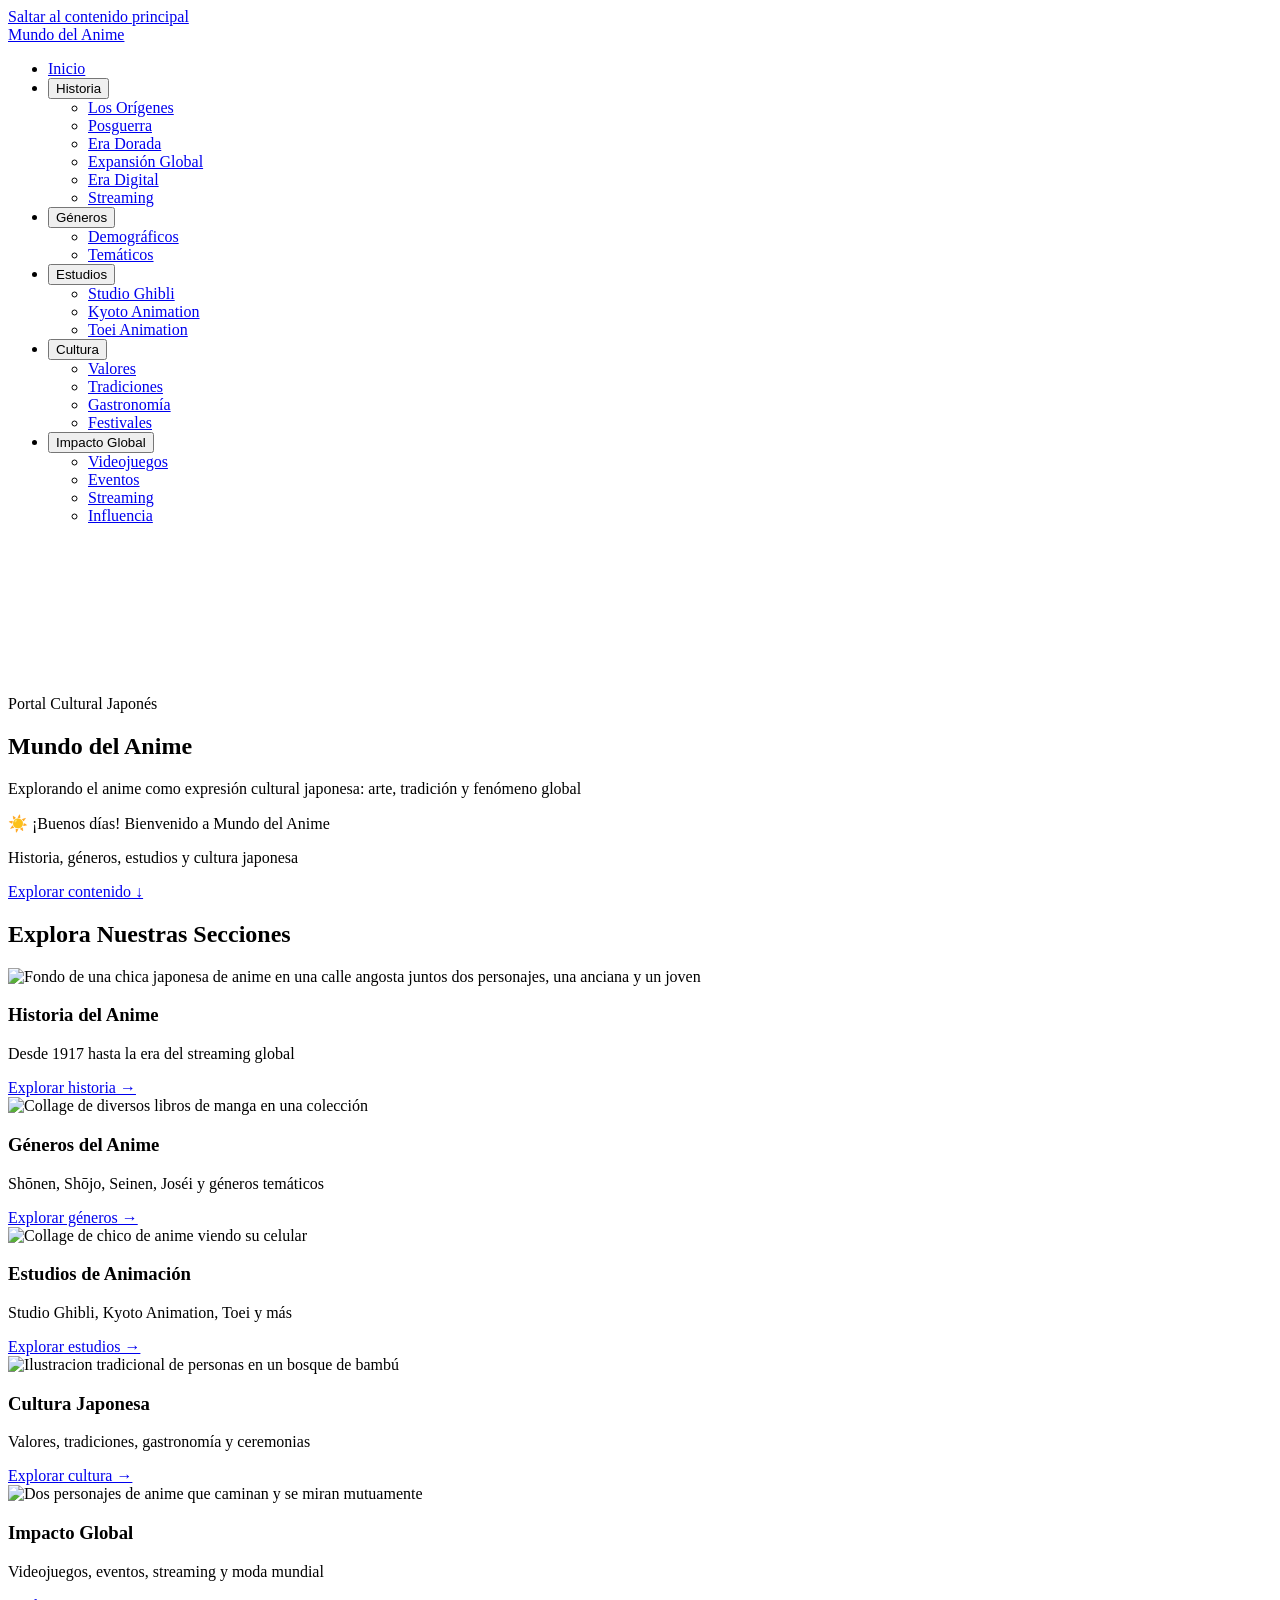
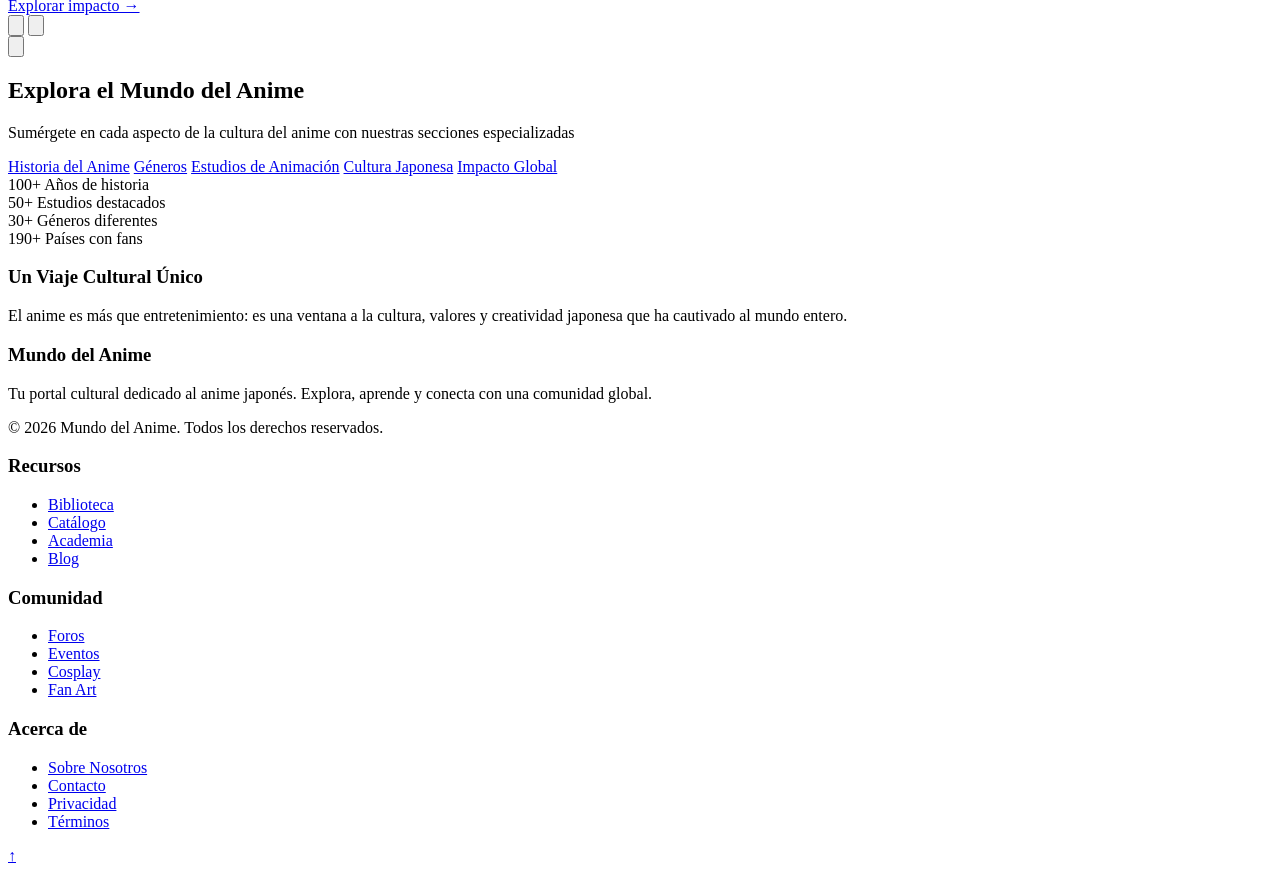
==== index.html @ 8cfbb154 "Rename Mundo del anime/HTML/index.html to index.html" ====
<!DOCTYPE html>
<html lang="es">
<head>
    <meta charset="UTF-8">
    <meta name="viewport" content="width=device-width, initial-scale=1.0">
    <meta name="description" content="Mundo del Anime - Portal cultural dedicado al anime japonés. Explora historia, géneros, estudios, cultura y el impacto global del anime.">
    <title>Mundo del Anime - Portal Cultural Japonés</title>
    <link rel="preconnect" href="https://fonts.googleapis.com">
    <link rel="preconnect" href="https://fonts.gstatic.com" crossorigin>
    <link rel="stylesheet" href="/CSS/estilos.css">
    <link rel="stylesheet" href="/CSS/dropdown.css">
    <link rel="stylesheet" href="/CSS/lang-selector.css">
</head>
<body class="pagina-index">
    <a href="#main-content" class="skip-link">Saltar al contenido principal</a>

    <header role="banner">
        <button class="hamburger" id="hamburgerBtn" aria-label="Menú de navegación" aria-expanded="false">☰</button>
        <a href="index.html" class="logo" aria-label="Mundo del Anime - Inicio">Mundo del Anime</a>
        
        <nav role="navigation" aria-label="Navegación principal" id="mainNav">
            <ul class="nav-menu">
                <li><a href="index.html" class="nav-link" aria-current="page">Inicio</a></li>
                
                <!-- DROPDOWN: HISTORIA -->
                <li>
                    <button class="dropdown-btn" aria-expanded="false" aria-haspopup="true" aria-controls="dropdown-historia">
                        Historia
                        <span class="dropdown-arrow" aria-hidden="true"></span>
                    </button>
                    <ul class="dropdown-list" id="dropdown-historia" role="menu">
                        <li role="none"><a href="historia.html#periodo1-titulo" class="dropdown-item" role="menuitem">Los Orígenes</a></li>
                        <li role="none"><a href="historia.html#periodo2-titulo" class="dropdown-item" role="menuitem">Posguerra</a></li>
                        <li role="none"><a href="historia.html#periodo3-titulo" class="dropdown-item" role="menuitem">Era Dorada</a></li>
                        <li role="none"><a href="historia.html#periodo4-titulo" class="dropdown-item" role="menuitem">Expansión Global</a></li>
                        <li role="none"><a href="historia.html#periodo5-titulo" class="dropdown-item" role="menuitem">Era Digital</a></li>
                        <li role="none"><a href="historia.html#periodo6-titulo" class="dropdown-item" role="menuitem">Streaming</a></li>
                    </ul>
                </li>
                
                <!-- DROPDOWN: GÉNEROS -->
                <li>
                    <button class="dropdown-btn" aria-expanded="false" aria-haspopup="true" aria-controls="dropdown-generos">
                        Géneros
                        <span class="dropdown-arrow" aria-hidden="true"></span>
                    </button>
                    <ul class="dropdown-list" id="dropdown-generos" role="menu">
                        <li role="none"><a href="generos.html#demograficos-titulo" class="dropdown-item" role="menuitem">Demográficos</a></li>
                        <li role="none"><a href="generos.html#tematicos-titulo" class="dropdown-item" role="menuitem">Temáticos</a></li>
                    </ul>
                </li>
                
                <!-- DROPDOWN: ESTUDIOS -->
                <li>
                    <button class="dropdown-btn" aria-expanded="false" aria-haspopup="true" aria-controls="dropdown-estudios">
                        Estudios
                        <span class="dropdown-arrow" aria-hidden="true"></span>
                    </button>
                    <ul class="dropdown-list" id="dropdown-estudios" role="menu">
                        <li role="none"><a href="estudios.html#ghibli-titulo" class="dropdown-item" role="menuitem">Studio Ghibli</a></li>
                        <li role="none"><a href="estudios.html#kyoto-titulo" class="dropdown-item" role="menuitem">Kyoto Animation</a></li>
                        <li role="none"><a href="estudios.html#toei-titulo" class="dropdown-item" role="menuitem">Toei Animation</a></li>
                    </ul>
                </li>
                
                <!-- DROPDOWN: CULTURA -->
                <li>
                    <button class="dropdown-btn" aria-expanded="false" aria-haspopup="true" aria-controls="dropdown-cultura">
                        Cultura
                        <span class="dropdown-arrow" aria-hidden="true"></span>
                    </button>
                    <ul class="dropdown-list" id="dropdown-cultura" role="menu">
                        <li role="none"><a href="cultura.html#valores-titulo" class="dropdown-item" role="menuitem">Valores</a></li>
                        <li role="none"><a href="cultura.html#tradiciones-titulo" class="dropdown-item" role="menuitem">Tradiciones</a></li>
                        <li role="none"><a href="cultura.html#gastronomia-titulo" class="dropdown-item" role="menuitem">Gastronomía</a></li>
                        <li role="none"><a href="cultura.html#festivales-titulo" class="dropdown-item" role="menuitem">Festivales</a></li>
                    </ul>
                </li>
                
                <!-- DROPDOWN: IMPACTO GLOBAL -->
                <li>
                    <button class="dropdown-btn" aria-expanded="false" aria-haspopup="true" aria-controls="dropdown-impacto">
                        Impacto Global
                        <span class="dropdown-arrow" aria-hidden="true"></span>
                    </button>
                    <ul class="dropdown-list" id="dropdown-impacto" role="menu">
                        <li role="none"><a href="impacto.html#videojuegos-titulo" class="dropdown-item" role="menuitem">Videojuegos</a></li>
                        <li role="none"><a href="impacto.html#eventos-titulo" class="dropdown-item" role="menuitem">Eventos</a></li>
                        <li role="none"><a href="impacto.html#streaming-titulo" class="dropdown-item" role="menuitem">Streaming</a></li>
                        <li role="none"><a href="impacto.html#influencia-titulo" class="dropdown-item" role="menuitem">Influencia</a></li>
                    </ul>
                </li>
            </ul>
        </nav>
    </header>

    <main id="main-content" role="main">
        <section class="hero video-hero" id="video-hero" aria-label="Introducción visual">
            <video class="video-background" id="hero-video" muted playsinline loop aria-label="Video de fondo con escenas de anime" preload="none">
                <source src="/Videos/anime-bg-1.mp4" type="video/mp4">
                <source src="/Videos/anime-bg-2.mp4" type="video/mp4">
                <source src="/Videos/anime-bg-3.mp4" type="video/mp4">
                <source src="/Videos/anime-bg-4.mp4" type="video/mp4">
                <source src="/Videos/anime-bg-5.mp4" type="video/mp4">
            </video>
            
            <div class="hero-content-simple index-hero-simple">
                <div class="portal index-portal">Portal Cultural Japonés</div>
                <h1 class="titulo index-titulo">Mundo del Anime</h1>
                <p class="index-descripcion">Explorando el anime como expresión cultural japonesa: arte, tradición y fenómeno global</p>
                
                <div id="greeting-message" class="greeting-message" aria-live="polite" role="status">
                    <span class="greeting-icon" id="greeting-icon">☀️</span>
                    <span class="greeting-text" id="greeting-text">¡Buenos días! Bienvenido a Mundo del Anime</span>
                </div>
                
                <p class="index-frase">Historia, géneros, estudios y cultura japonesa</p>
                
                <a href="#explorar-contenido" class="hero-boton index-boton">Explorar contenido ↓</a>
            </div>
        </section>

        <section class="slider-section" aria-label="Imágenes destacadas del anime">
            <h2 class="slider-section-title">Explora Nuestras Secciones</h2>
            
            <div class="slider-container" id="anime-slider" role="region" aria-roledescription="carrusel" aria-label="Galería de secciones del portal">
                <div class="slider-track" id="slider-track">
                    
                    <!-- Slide 1: HISTORIA -->
                    <div class="slide active" role="group" aria-roledescription="diapositiva" aria-label="Sección 1 de 5: Historia">
                        <img src="/Images/historia-bg.jpg" alt="Fondo de una chica japonesa de anime en una calle angosta juntos dos personajes, una anciana y un joven" loading="lazy">
                        <div class="slide-caption">
                            <h3>Historia del Anime</h3>
                            <p>Desde 1917 hasta la era del streaming global</p>
                            <a href="historia.html" class="slide-link">Explorar historia →</a>
                        </div>
                    </div>
                    
                    <!-- Slide 2: GÉNEROS -->
                    <div class="slide" role="group" aria-roledescription="diapositiva" aria-label="Sección 2 de 5: Géneros">
                        <img src="/Images/generos-bg.jpg" alt="Collage de diversos libros de manga en una colección" loading="lazy">
                        <div class="slide-caption">
                            <h3>Géneros del Anime</h3>
                            <p>Shōnen, Shōjo, Seinen, Joséi y géneros temáticos</p>
                            <a href="generos.html" class="slide-link">Explorar géneros →</a>
                        </div>
                    </div>
                    
                    <!-- Slide 3: ESTUDIOS -->
                    <div class="slide" role="group" aria-roledescription="diapositiva" aria-label="Sección 3 de 5: Estudios">
                        <img src="/Images/estudios-bg.jpg" alt="Collage de chico de anime viendo su celular" loading="lazy">
                        <div class="slide-caption">
                            <h3>Estudios de Animación</h3>
                            <p>Studio Ghibli, Kyoto Animation, Toei y más</p>
                            <a href="estudios.html" class="slide-link">Explorar estudios →</a>
                        </div>
                    </div>
                    
                    <!-- Slide 4: CULTURA -->
                    <div class="slide" role="group" aria-roledescription="diapositiva" aria-label="Sección 4 de 5: Cultura">
                        <img src="/Images/cultura-bg.jpg" alt="Ilustracion tradicional de personas en un bosque de bambú" loading="lazy">
                        <div class="slide-caption">
                            <h3>Cultura Japonesa</h3>
                            <p>Valores, tradiciones, gastronomía y ceremonias</p>
                            <a href="cultura.html" class="slide-link">Explorar cultura →</a>
                        </div>
                    </div>
                    
                    <!-- Slide 5: IMPACTO -->
                    <div class="slide" role="group" aria-roledescription="diapositiva" aria-label="Sección 5 de 5: Impacto Global">
                        <img src="/Images/impacto-bg.jpg" alt="Dos personajes de anime que caminan y se miran mutuamente" loading="lazy">
                        <div class="slide-caption">
                            <h3>Impacto Global</h3>
                            <p>Videojuegos, eventos, streaming y moda mundial</p>
                            <a href="impacto.html" class="slide-link">Explorar impacto →</a>
                        </div>
                    </div>
                    
                </div>
                
                <button class="slider-btn slider-prev" id="slider-prev" aria-label="Imagen anterior" title="Anterior">
                    <svg viewBox="0 0 24 24" fill="none" stroke="currentColor" stroke-width="2" stroke-linecap="round" stroke-linejoin="round"><polyline points="15 18 9 12 15 6"></polyline></svg>
                </button>
                <button class="slider-btn slider-next" id="slider-next" aria-label="Imagen siguiente" title="Siguiente">
                    <svg viewBox="0 0 24 24" fill="none" stroke="currentColor" stroke-width="2" stroke-linecap="round" stroke-linejoin="round"><polyline points="9 18 15 12 9 6"></polyline></svg>
                </button>
                
                <div class="slider-dots" id="slider-dots" role="tablist" aria-label="Navegación de diapositivas"></div>
                
                <button class="slider-play-pause" id="slider-play-pause" aria-label="Pausar reproducción automática" title="Pausar">
                    <svg class="icon-pause" viewBox="0 0 24 24" fill="currentColor"><rect x="6" y="4" width="4" height="16" rx="1"></rect><rect x="14" y="4" width="4" height="16" rx="1"></rect></svg>
                    <svg class="icon-play" viewBox="0 0 24 24" fill="currentColor" style="display:none"><polygon points="5 3 19 12 5 21 5 3"></polygon></svg>
                </button>
            </div>
        </section>
        <!-- FIN SLIDER -->

        <section class="explorar" id="explorar-contenido" aria-labelledby="explorar-titulo">
            <h2 id="explorar-titulo">Explora el <span>Mundo del Anime</span></h2>
            <p>Sumérgete en cada aspecto de la cultura del anime con nuestras secciones especializadas</p>

            <nav class="botones" aria-label="Navegación de secciones">
                <a href="historia.html" class="boton historia" aria-label="Ir a Historia del Anime">Historia del Anime</a>
                <a href="generos.html" class="boton genero" aria-label="Ir a Géneros de Anime">Géneros</a>
                <a href="estudios.html" class="boton estudios" aria-label="Ir a Estudios de Animación">Estudios de Animación</a>
                <a href="cultura.html" class="boton cultura" aria-label="Ir a Cultura Japonesa">Cultura Japonesa</a>
                <a href="impacto.html" class="boton impacto" aria-label="Ir a Impacto Global del Anime">Impacto Global</a>
            </nav>

            <div class="stats-container">
                <div class="stat-card">
                    <span class="stat-number">100+</span>
                    <span class="stat-label">Años de historia</span>
                </div>
                <div class="stat-card">
                    <span class="stat-number">50+</span>
                    <span class="stat-label">Estudios destacados</span>
                </div>
                <div class="stat-card">
                    <span class="stat-number">30+</span>
                    <span class="stat-label">Géneros diferentes</span>
                </div>
                <div class="stat-card">
                    <span class="stat-number">190+</span>
                    <span class="stat-label">Países con fans</span>
                </div>
            </div>

            <article class="tarjeta" aria-labelledby="tarjeta-titulo">
                <h3 id="tarjeta-titulo">Un Viaje Cultural Único</h3>
                <p>El anime es más que entretenimiento: es una ventana a la cultura, valores y creatividad japonesa que ha cautivado al mundo entero.</p>
            </article>
        </section>
    </main>

    <footer role="contentinfo">
        <div>
            <h3>Mundo del Anime</h3>
            <p>Tu portal cultural dedicado al anime japonés. Explora, aprende y conecta con una comunidad global.</p>
            <p class="copyright">© 2026 Mundo del Anime. Todos los derechos reservados.</p>
        </div>
        <nav aria-label="Recursos">
            <h3>Recursos</h3>
            <ul>
                <li><a href="#" aria-label="Biblioteca de anime">Biblioteca</a></li>
                <li><a href="#" aria-label="Catálogo completo">Catálogo</a></li>
                <li><a href="#" aria-label="Academia de anime">Academia</a></li>
                <li><a href="#" aria-label="Blog de noticias">Blog</a></li>
            </ul>
        </nav>
        <nav aria-label="Comunidad">
            <h3>Comunidad</h3>
            <ul>
                <li><a href="#" aria-label="Foros de discusión">Foros</a></li>
                <li><a href="#" aria-label="Eventos de anime">Eventos</a></li>
                <li><a href="#" aria-label="Galería de Cosplay">Cosplay</a></li>
                <li><a href="#" aria-label="Fan Art de la comunidad">Fan Art</a></li>
            </ul>
        </nav>
        <nav aria-label="Información legal">
            <h3>Acerca de</h3>
            <ul>
                <li><a href="#" aria-label="Sobre nosotros">Sobre Nosotros</a></li>
                <li><a href="#" aria-label="Contacto">Contacto</a></li>
                <li><a href="#" aria-label="Política de privacidad">Privacidad</a></li>
                <li><a href="#" aria-label="Términos de uso">Términos</a></li>
            </ul>
        </nav>
    </footer>

    <a href="#" class="boton-subir" title="Volver arriba" aria-label="Volver al inicio de la página">↑</a>

    <script>
        (function() {
            'use strict';
            
            const botonSubir = document.querySelector('.boton-subir');
            if (botonSubir) {
                botonSubir.addEventListener('click', function(e) {
                    e.preventDefault();
                    window.scrollTo({ top: 0, behavior: 'smooth' });
                });
            }
            
            const mobileSelect = document.querySelector('.mobile-nav-select');
            if (mobileSelect) {
                mobileSelect.addEventListener('change', function(e) {
                    if (e.target.value) window.location.href = e.target.value;
                });
            }
            
            var hamburger = document.getElementById('hamburgerBtn');
            var navMenu = document.getElementById('mainNav');
            
            function resetMenuState() {
                if (window.innerWidth > 768) {
                    if (navMenu) navMenu.classList.remove('active');
                    if (hamburger) hamburger.style.display = 'none';
                } else {
                    if (hamburger) hamburger.style.display = 'block';
                    if (navMenu) navMenu.classList.remove('active');
                }
            }
            
            if (hamburger && navMenu) {
                resetMenuState();
                window.addEventListener('resize', resetMenuState);
                
                hamburger.addEventListener('click', function() {
                    navMenu.classList.toggle('active');
                });
                
                var enlaces = navMenu.querySelectorAll('a');
                for (var i = 0; i < enlaces.length; i++) {
                    enlaces[i].addEventListener('click', function() {
                        if (window.innerWidth <= 768) {
                            navMenu.classList.remove('active');
                        }
                    });
                }
            }
            
            function loadVideoDeferred() {
                const video = document.getElementById('hero-video');
                if (!video) return;
                const videos = ['/Videos/anime-bg-1.mp4', '/Videos/anime-bg-2.mp4', '/Videos/anime-bg-3.mp4', '/Videos/anime-bg-4.mp4', '/Videos/anime-bg-5.mp4'];
                let current = 0;
                function changeVideo(index) {
                    if (index >= videos.length) index = 0;
                    current = index;
                    video.src = videos[current];
                    video.load();
                    video.play().catch(e => console.log('Video play:', e));
                }
                video.addEventListener('ended', () => changeVideo(current + 1));
                changeVideo(0);
            }
            
            if (document.readyState === 'complete') setTimeout(loadVideoDeferred, 2000);
            else window.addEventListener('load', () => setTimeout(loadVideoDeferred, 2000));
        })();
    </script>
    
    <!-- SCRIPTS PARA SLIDER Y MENSAJE DE HORA -->
    <script src="/JS/slider.js"></script>
    <script src="/JS/greeting.js"></script>
    <script src="/JS/header-scroll.js"></script>    
    <script src="/JS/traducciones.js"></script>
    <script src="/JS/dropdown.js"></script>
    <script src="/JS/animations.js"></script>
</body>
</html>
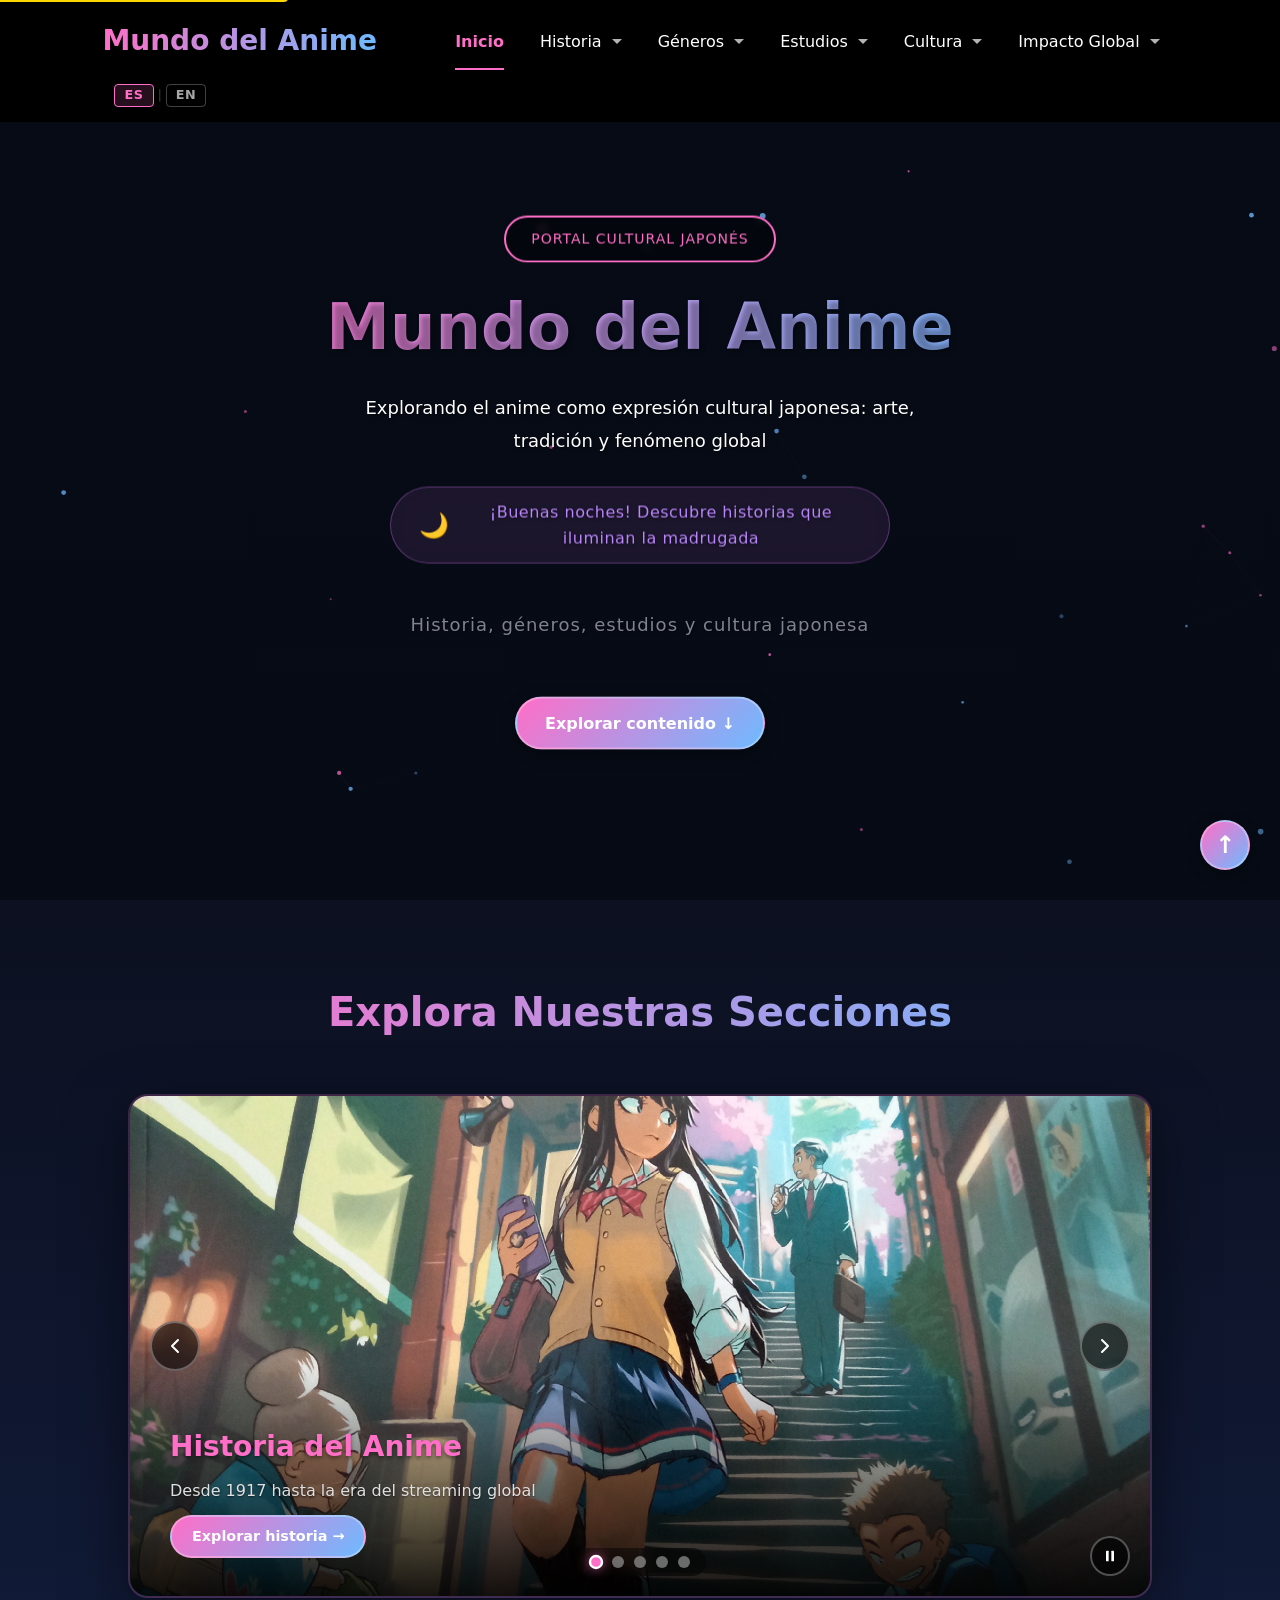
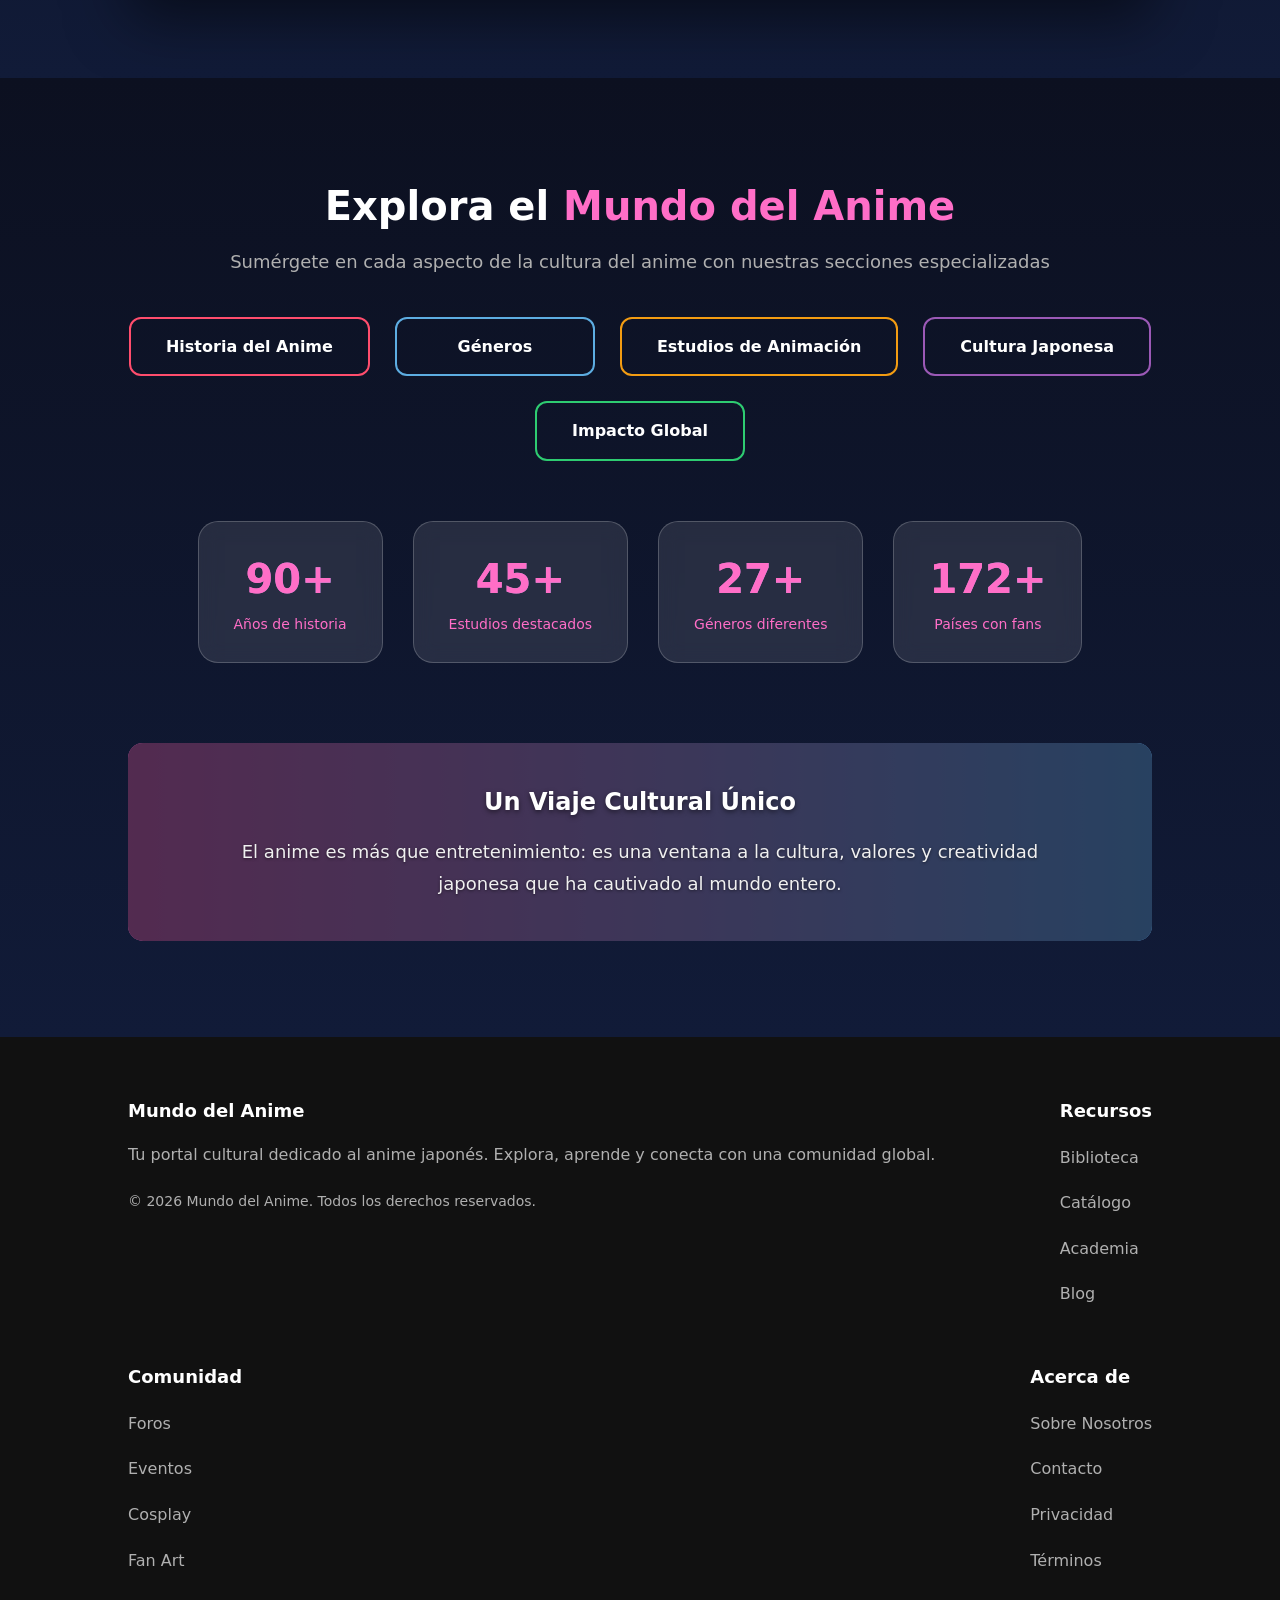
==== commit a5200e22: "Rename HTML/index.html to index.html" ====
--- a/index.html
+++ b/index.html
@@ -97,11 +97,11 @@
     <main id="main-content" role="main">
         <section class="hero video-hero" id="video-hero" aria-label="Introducción visual">
             <video class="video-background" id="hero-video" muted playsinline loop aria-label="Video de fondo con escenas de anime" preload="none">
-                <source src="/Videos/anime-bg-1.mp4" type="video/mp4">
-                <source src="/Videos/anime-bg-2.mp4" type="video/mp4">
-                <source src="/Videos/anime-bg-3.mp4" type="video/mp4">
-                <source src="/Videos/anime-bg-4.mp4" type="video/mp4">
-                <source src="/Videos/anime-bg-5.mp4" type="video/mp4">
+                <source src="../Videos/anime-bg-1.mp4" type="video/mp4">
+                <source src="../Videos/anime-bg-2.mp4" type="video/mp4">
+                <source src="../Videos/anime-bg-3.mp4" type="video/mp4">
+                <source src="../Videos/anime-bg-4.mp4" type="video/mp4">
+                <source src="../Videos/anime-bg-5.mp4" type="video/mp4">
             </video>
             
             <div class="hero-content-simple index-hero-simple">
@@ -128,7 +128,7 @@
                     
                     <!-- Slide 1: HISTORIA -->
                     <div class="slide active" role="group" aria-roledescription="diapositiva" aria-label="Sección 1 de 5: Historia">
-                        <img src="/Images/historia-bg.jpg" alt="Fondo de una chica japonesa de anime en una calle angosta juntos dos personajes, una anciana y un joven" loading="lazy">
+                        <img src="../Images/historia-bg.jpg" alt="Fondo de una chica japonesa de anime en una calle angosta juntos dos personajes, una anciana y un joven" loading="lazy">
                         <div class="slide-caption">
                             <h3>Historia del Anime</h3>
                             <p>Desde 1917 hasta la era del streaming global</p>
@@ -138,7 +138,7 @@
                     
                     <!-- Slide 2: GÉNEROS -->
                     <div class="slide" role="group" aria-roledescription="diapositiva" aria-label="Sección 2 de 5: Géneros">
-                        <img src="/Images/generos-bg.jpg" alt="Collage de diversos libros de manga en una colección" loading="lazy">
+                        <img src="../Images/generos-bg.jpg" alt="Collage de diversos libros de manga en una colección" loading="lazy">
                         <div class="slide-caption">
                             <h3>Géneros del Anime</h3>
                             <p>Shōnen, Shōjo, Seinen, Joséi y géneros temáticos</p>
@@ -148,7 +148,7 @@
                     
                     <!-- Slide 3: ESTUDIOS -->
                     <div class="slide" role="group" aria-roledescription="diapositiva" aria-label="Sección 3 de 5: Estudios">
-                        <img src="/Images/estudios-bg.jpg" alt="Collage de chico de anime viendo su celular" loading="lazy">
+                        <img src="../Images/estudios-bg.jpg" alt="Collage de chico de anime viendo su celular" loading="lazy">
                         <div class="slide-caption">
                             <h3>Estudios de Animación</h3>
                             <p>Studio Ghibli, Kyoto Animation, Toei y más</p>
@@ -158,7 +158,7 @@
                     
                     <!-- Slide 4: CULTURA -->
                     <div class="slide" role="group" aria-roledescription="diapositiva" aria-label="Sección 4 de 5: Cultura">
-                        <img src="/Images/cultura-bg.jpg" alt="Ilustracion tradicional de personas en un bosque de bambú" loading="lazy">
+                        <img src="../Images/cultura-bg.jpg" alt="Ilustracion tradicional de personas en un bosque de bambú" loading="lazy">
                         <div class="slide-caption">
                             <h3>Cultura Japonesa</h3>
                             <p>Valores, tradiciones, gastronomía y ceremonias</p>
@@ -168,7 +168,7 @@
                     
                     <!-- Slide 5: IMPACTO -->
                     <div class="slide" role="group" aria-roledescription="diapositiva" aria-label="Sección 5 de 5: Impacto Global">
-                        <img src="/Images/impacto-bg.jpg" alt="Dos personajes de anime que caminan y se miran mutuamente" loading="lazy">
+                        <img src="../Images/impacto-bg.jpg" alt="Dos personajes de anime que caminan y se miran mutuamente" loading="lazy">
                         <div class="slide-caption">
                             <h3>Impacto Global</h3>
                             <p>Videojuegos, eventos, streaming y moda mundial</p>
@@ -323,7 +323,7 @@
             function loadVideoDeferred() {
                 const video = document.getElementById('hero-video');
                 if (!video) return;
-                const videos = ['/Videos/anime-bg-1.mp4', '/Videos/anime-bg-2.mp4', '/Videos/anime-bg-3.mp4', '/Videos/anime-bg-4.mp4', '/Videos/anime-bg-5.mp4'];
+                const videos = ['../Videos/anime-bg-1.mp4', '../Videos/anime-bg-2.mp4', '../Videos/anime-bg-3.mp4', '../Videos/anime-bg-4.mp4', '../Videos/anime-bg-5.mp4'];
                 let current = 0;
                 function changeVideo(index) {
                     if (index >= videos.length) index = 0;
@@ -342,11 +342,11 @@
     </script>
     
     <!-- SCRIPTS PARA SLIDER Y MENSAJE DE HORA -->
-    <script src="/JS/slider.js"></script>
-    <script src="/JS/greeting.js"></script>
-    <script src="/JS/header-scroll.js"></script>    
-    <script src="/JS/traducciones.js"></script>
-    <script src="/JS/dropdown.js"></script>
-    <script src="/JS/animations.js"></script>
+    <script src="../JS/slider.js"></script>
+    <script src="../JS/greeting.js"></script>
+    <script src="../JS/header-scroll.js"></script>    
+    <script src="../JS/traducciones.js"></script>
+    <script src="../JS/dropdown.js"></script>
+    <script src="../JS/animations.js"></script>
 </body>
 </html>
--- a/CSS/estilos.css
+++ b/CSS/estilos.css
@@ -0,0 +1,3125 @@
+/* ============================================
+   ESTILOS ACCESIBLES - MUNDO DEL ANIME
+   Con cumplimiento WCAG 2.1 AA y diseño responsive
+   ============================================ */
+
+/* ===== VARIABLES CSS PARA ACCESIBILIDAD ===== */
+:root {
+    /* Colores base con contraste WCAG AA */
+    --color-bg-dark: #0b0f1a;
+    --color-bg-darker: #050810;
+    --color-text-primary: #ffffff;
+    --color-text-secondary: #e0e0e0;
+    --color-text-muted: #b0b0b0;
+    
+    /* Colores de acento con contraste garantizado */
+    --color-accent-pink: #ff6ec7;
+    --color-accent-blue: #6ebaff;
+    --color-accent-orange: #f39c12;
+    --color-accent-purple: #9b59b6;
+    --color-accent-green: #2ecc71;
+    
+    /* Estados focus visibles */
+    --color-focus: #ffd700;
+    --color-focus-outline: 3px solid var(--color-focus);
+    
+    /* Espaciado accesible */
+    --spacing-xs: 0.5rem;
+    --spacing-sm: 1rem;
+    --spacing-md: 1.5rem;
+    --spacing-lg: 2rem;
+    --spacing-xl: 3rem;
+    
+    /* Tamaños de fuente accesibles */
+    --font-size-base: 16px;
+    --font-size-sm: 0.875rem;
+    --font-size-lg: 1.125rem;
+    --font-size-xl: 1.25rem;
+    --font-size-2xl: 1.5rem;
+    --font-size-3xl: 2rem;
+    --font-size-4xl: 2.5rem;
+    
+    /* Líneas de altura legibles */
+    --line-height-tight: 1.4;
+    --line-height-normal: 1.6;
+    --line-height-relaxed: 1.8;
+}
+
+/* ===== RESET Y BASE ACCESIBLE ===== */
+* {
+    margin: 0;
+    padding: 0;
+    box-sizing: border-box;
+}
+
+html {
+    font-size: var(--font-size-base);
+    scroll-behavior: smooth;
+    -webkit-text-size-adjust: 100%;
+}
+
+body {
+    font-family: 'Segoe UI', system-ui, -apple-system, BlinkMacSystemFont, Roboto, 'Helvetica Neue', Arial, sans-serif;
+    background: var(--color-bg-dark);
+    color: var(--color-text-primary);
+    line-height: var(--line-height-normal);
+    overflow-x: hidden;
+    min-height: 100vh;
+}
+
+/* Ocultar scrollbar pero mantener funcionalidad */
+body::-webkit-scrollbar {
+    width: 10px;
+}
+
+body::-webkit-scrollbar-track {
+    background: var(--color-bg-darker);
+}
+
+body::-webkit-scrollbar-thumb {
+    background: var(--color-accent-pink);
+    border-radius: 5px;
+}
+
+body::-webkit-scrollbar-thumb:hover {
+    background: var(--color-accent-blue);
+}
+
+/* ===== SKIP LINK - ACCESIBILIDAD ===== */
+.skip-link {
+    position: absolute;
+    top: -40px;
+    left: 0;
+    background: var(--color-focus);
+    color: var(--color-bg-dark);
+    padding: 8px 16px;
+    text-decoration: none;
+    font-weight: bold;
+    z-index: 10000;
+    border-radius: 0 0 4px 0;
+    transition: top 0.3s;
+}
+
+.skip-link:focus {
+    top: 0;
+    outline: var(--color-focus-outline);
+    outline-offset: 2px;
+}
+
+/* ===== UTILIDADES DE ACCESIBILIDAD ===== */
+.visually-hidden {
+    position: absolute;
+    width: 1px;
+    height: 1px;
+    padding: 0;
+    margin: -1px;
+    overflow: hidden;
+    clip: rect(0, 0, 0, 0);
+    white-space: nowrap;
+    border: 0;
+}
+
+/* Focus visible para navegación por teclado */
+*:focus {
+    outline: var(--color-focus-outline);
+    outline-offset: 2px;
+}
+
+/* Quitar outline de mouse, mantener de teclado */
+*:focus:not(:focus-visible) {
+    outline: none;
+}
+
+*:focus-visible {
+    outline: var(--color-focus-outline);
+    outline-offset: 2px;
+}
+
+/* ===== HEADER ===== */
+header {
+    position: fixed;
+    top: 0;
+    left: 0;
+    width: 100%;
+    display: flex;
+    justify-content: space-between;
+    align-items: center;
+    padding: 15px 8%;
+    background: rgba(0, 0, 0, 0.95);
+    backdrop-filter: blur(10px);
+    z-index: 1000;
+    flex-wrap: wrap;
+    gap: var(--spacing-sm);
+    transition: transform 0.3s ease, opacity 0.3s ease; /* ← Importante */
+}
+
+/* Cuando el header está oculto, no debe recibir clicks */
+header[style*="translateY(-100%)"] {
+    pointer-events: none;
+}
+
+/* LOGO */
+.logo {
+    font-size: 1.75rem;
+    font-weight: bold;
+    text-decoration: none;
+    background: linear-gradient(90deg, var(--color-accent-pink), var(--color-accent-blue));
+    background-clip: text;
+    -webkit-background-clip: text;
+    color: transparent;
+    padding: 4px 0;
+}
+
+.logo:focus {
+    outline: var(--color-focus-outline);
+    border-radius: 4px;
+}
+
+/* NAVEGACIÓN */
+.menu {
+    display: flex;
+    gap: 2rem;
+    list-style: none;
+    flex-wrap: wrap;
+}
+
+.menu a {
+    text-decoration: none;
+    color: var(--color-text-primary);
+    font-size: 1rem;
+    padding: 8px 12px;
+    border-radius: 4px;
+    transition: all 0.3s ease;
+    position: relative;
+}
+
+.menu a:hover,
+.menu a:focus {
+    color: var(--color-accent-pink);
+    background: rgba(255, 110, 199, 0.1);
+}
+
+.menu a[aria-current="page"] {
+    color: var(--color-accent-pink);
+    font-weight: bold;
+}
+
+.menu a[aria-current="page"]::after {
+    content: '';
+    position: absolute;
+    bottom: -4px;
+    left: 12px;
+    right: 12px;
+    height: 2px;
+    background: var(--color-accent-pink);
+}
+
+/* ===== SELECTOR DE IDIOMA ===== */
+.language-selector {
+    display: flex;
+    align-items: center;
+    gap: 5px;
+    background: rgba(255, 255, 255, 0.1);
+    padding: 5px 10px;
+    border-radius: 30px;
+    border: 1px solid rgba(255, 255, 255, 0.2);
+}
+
+.lang-btn {
+    background: none;
+    border: 2px solid transparent;
+    color: white;
+    cursor: pointer;
+    font-size: 0.875rem;
+    font-weight: bold;
+    padding: 4px 10px;
+    border-radius: 15px;
+    transition: all 0.3s ease;
+}
+
+.lang-btn:focus {
+    border-color: var(--color-focus);
+    outline: none;
+}
+
+.lang-btn span {
+    opacity: 0.7;
+    transition: all 0.3s ease;
+}
+
+.lang-btn span.active,
+.lang-btn:hover span {
+    opacity: 1;
+    color: var(--color-accent-pink);
+}
+
+.lang-separator {
+    color: rgba(255, 255, 255, 0.3);
+    font-size: 0.875rem;
+}
+
+/* ===== HERO CON VIDEO ===== */
+.video-hero {
+    position: relative;
+    height: 100vh;
+    overflow: hidden;
+}
+
+.video-background {
+    position: absolute;
+    top: 50%;
+    left: 50%;
+    min-width: 100%;
+    min-height: 100%;
+    width: auto;
+    height: auto;
+    transform: translateX(-50%) translateY(-50%);
+    z-index: -1;
+    object-fit: cover;
+}
+
+.video-hero::before {
+    content: "";
+    position: absolute;
+    top: 0;
+    left: 0;
+    width: 100%;
+    height: 100%;
+    background: linear-gradient(rgba(5, 10, 20, 0.7), rgba(5, 10, 20, 0.8));
+    z-index: 0;
+}
+
+.video-hero .hero-content {
+    position: relative;
+    z-index: 2;
+}
+
+/* ===== HERO BASE ===== */
+.hero {
+    min-height: 70vh;
+    background-size: cover;
+    background-position: center;
+    display: flex;
+    align-items: center;
+    justify-content: center;
+    padding: 120px 5% 60px;
+    position: relative;
+}
+
+.hero::before {
+    content: "";
+    position: absolute;
+    top: 0;
+    left: 0;
+    width: 100%;
+    height: 100%;
+    background: linear-gradient(rgba(5, 10, 20, 0.8), rgba(5, 10, 20, 0.9));
+}
+
+.hero-content {
+    position: relative;
+    text-align: center;
+    background: rgba(0, 0, 0, 0.6);
+    padding: 3rem 4rem;
+    border-radius: 20px;
+    backdrop-filter: blur(10px);
+    max-width: 900px;
+    width: 90%;
+}
+
+.portal {
+    display: inline-block;
+    padding: 10px 25px;
+    border-radius: 30px;
+    border: 2px solid var(--color-accent-pink);
+    margin-bottom: 20px;
+    font-size: 0.875rem;
+    text-transform: uppercase;
+    letter-spacing: 1px;
+}
+
+.titulo {
+    font-size: clamp(2rem, 5vw, 4rem);
+    margin-bottom: 20px;
+    background: linear-gradient(90deg, var(--color-accent-pink), var(--color-accent-blue));
+    background-clip: text;
+    -webkit-background-clip: text;
+    color: transparent;
+    line-height: var(--line-height-tight);
+}
+
+.hero-content p {
+    color: var(--color-text-secondary);
+    font-size: var(--font-size-lg);
+    line-height: var(--line-height-relaxed);
+    max-width: 600px;
+    margin: 0 auto;
+}
+
+/* ===== SECCIÓN EXPLORAR ===== */
+.explorar {
+    padding: 6rem 10%;
+    text-align: center;
+    background: linear-gradient(180deg, #0c1020, #111b38);
+    position: relative;
+    z-index: 1;
+    overflow: hidden;
+}
+
+.explorar h2 {
+    font-size: clamp(1.75rem, 4vw, 2.5rem);
+    margin-bottom: 10px;
+}
+
+.explorar span {
+    color: var(--color-accent-pink);
+}
+
+.explorar > p {
+    color: var(--color-text-muted);
+    margin-bottom: 40px;
+    font-size: var(--font-size-lg);
+}
+
+.botones {
+    display: flex;
+    flex-wrap: wrap;
+    justify-content: center;
+    gap: 25px;
+}
+
+.boton {
+    padding: 15px 35px;
+    border-radius: 12px;
+    border: 2px solid;
+    text-decoration: none;
+    font-weight: bold;
+    color: white;
+    transition: all 0.4s ease;
+    min-width: 200px;
+    text-align: center;
+}
+
+.boton:focus {
+    transform: scale(1.05);
+    box-shadow: 0 0 20px currentColor;
+}
+
+.historia { border-color: #ff4d6d; }
+.genero { border-color: #5dade2; }
+.estudios { border-color: #f39c12; }
+.cultura { border-color: #9b59b6; }
+.impacto { border-color: #2ecc71; }
+
+.boton:hover {
+    transform: scale(1.05);
+    box-shadow: 0 0 20px currentColor;
+}
+
+/* Estados hover de sección */
+.explorar::before {
+    content: "";
+    position: absolute;
+    top: 0;
+    left: 0;
+    width: 100%;
+    height: 100%;
+    opacity: 0;
+    transition: opacity 0.4s ease;
+    z-index: -1;
+    pointer-events: none;
+}
+
+.explorar.historia-hover::before {
+    opacity: 1;
+    background: rgba(255, 77, 109, 0.15);
+}
+
+.explorar.genero-hover::before {
+    opacity: 1;
+    background: rgba(93, 173, 226, 0.15);
+}
+
+.explorar.estudios-hover::before {
+    opacity: 1;
+    background: rgba(243, 156, 18, 0.15);
+}
+
+.explorar.cultura-hover::before {
+    opacity: 1;
+    background: rgba(155, 89, 182, 0.15);
+}
+
+.explorar.impacto-hover::before {
+    opacity: 1;
+    background: rgba(46, 204, 113, 0.15);
+}
+
+/* Tarjeta */
+.tarjeta {
+    margin-top: 80px;
+    padding: 40px;
+    border-radius: 15px;
+    position: relative;
+    z-index: 2;
+    overflow: hidden;
+}
+
+.tarjeta::before {
+    content: "";
+    position: absolute;
+    top: 0;
+    left: 0;
+    right: 0;
+    bottom: 0;
+    background: linear-gradient(90deg, var(--color-accent-pink), var(--color-accent-blue), var(--color-accent-pink), var(--color-accent-blue));
+    background-size: 300% 100%;
+    animation: moverDegradado 8s linear infinite alternate;
+    z-index: -1;
+}
+
+.tarjeta::after {
+    content: "";
+    position: absolute;
+    top: 0;
+    left: 0;
+    right: 0;
+    bottom: 0;
+    background: rgba(10, 15, 30, 0.7);
+    z-index: -1;
+}
+
+@keyframes moverDegradado {
+    0% { background-position: 0% 0%; }
+    100% { background-position: 100% 0%; }
+}
+
+.tarjeta h3 {
+    font-size: var(--font-size-2xl);
+    margin-bottom: 15px;
+    color: white;
+    text-shadow: 0 2px 5px rgba(0, 0, 0, 0.5);
+}
+
+.tarjeta p {
+    color: #f0f0f0;
+    font-size: var(--font-size-lg);
+    line-height: var(--line-height-relaxed);
+    text-shadow: 0 1px 3px rgba(0, 0, 0, 0.5);
+    max-width: 800px;
+    margin: 0 auto;
+}
+
+/* ===== BOTÓN PARA SUBIR ===== */
+.boton-subir {
+    position: fixed;
+    bottom: 30px;
+    right: 30px;
+    width: 50px;
+    height: 50px;
+    background: linear-gradient(135deg, var(--color-accent-pink), var(--color-accent-blue));
+    border-radius: 50%;
+    display: flex;
+    justify-content: center;
+    align-items: center;
+    color: white;
+    text-decoration: none;
+    font-size: 24px;
+    font-weight: bold;
+    box-shadow: 0 4px 15px rgba(0, 0, 0, 0.3);
+    transition: all 0.3s ease;
+    z-index: 9999;
+    border: 2px solid rgba(255, 255, 255, 0.3);
+}
+
+.boton-subir:hover,
+.boton-subir:focus {
+    transform: translateY(-5px) scale(1.1);
+    box-shadow: 0 6px 20px rgba(255, 110, 199, 0.5);
+    border-color: white;
+    outline: none;
+}
+
+.boton-subir:focus-visible {
+    outline: var(--color-focus-outline);
+}
+
+/* ===== FOOTER ===== */
+footer {
+    background: #111;
+    padding: 60px 10%;
+    display: flex;
+    flex-wrap: wrap;
+    gap: 40px;
+    justify-content: space-between;
+}
+
+footer h3 {
+    margin-bottom: 15px;
+    color: white;
+    font-size: var(--font-size-lg);
+}
+
+footer ul {
+    list-style: none;
+}
+
+footer li {
+    margin: 10px 0;
+}
+
+footer a {
+    color: var(--color-text-muted);
+    text-decoration: none;
+    padding: 4px 0;
+    display: inline-block;
+    transition: all 0.3s ease;
+    border-bottom: 2px solid transparent;
+}
+
+footer a:hover,
+footer a:focus {
+    color: var(--color-accent-pink);
+    border-bottom-color: var(--color-accent-pink);
+}
+
+footer p {
+    color: var(--color-text-muted);
+    line-height: var(--line-height-relaxed);
+}
+
+.copyright {
+    margin-top: 20px;
+    font-size: var(--font-size-sm);
+    color: var(--color-text-muted);
+}
+
+/* ============================================
+   PÁGINA DE HISTORIA - ESTILOS AZULES
+   ============================================ */
+.pagina-historia {
+    background: #0a121f;
+}
+
+.historia-hero {
+    background-image: url("../Images/historia-bg.jpg");
+    background-color: #0a121f;
+}
+
+.historia-hero::before {
+    background: linear-gradient(rgba(10, 18, 31, 0.7), rgba(10, 18, 31, 0.85));
+}
+
+.historia-hero .hero-content {
+    background: rgba(10, 18, 31, 0.5);
+    border: 1px solid rgba(93, 173, 226, 0.3);
+}
+
+.historia-hero .portal {
+    border-color: rgba(93, 173, 226, 0.8);
+    color: #5dade2;
+    background: rgba(93, 173, 226, 0.1);
+}
+
+.historia-hero .titulo {
+    background: linear-gradient(90deg, #5dade2, #2c3e50);
+    -webkit-background-clip: text;
+    background-clip: text;
+}
+
+.historia-hero p {
+    color: #e0e8f0;
+}
+
+.introduccion-historia {
+    padding: 60px 10%;
+    background: linear-gradient(180deg, #0a121f, #152a3a);
+}
+
+.introduccion-historia .texto-intro {
+    color: #e0e8f0;
+    font-size: var(--font-size-lg);
+    line-height: var(--line-height-relaxed);
+    max-width: 1000px;
+    margin: 0 auto 30px;
+}
+
+.periodos-historia {
+    padding: 80px 10%;
+    background: #0a121f;
+}
+
+.periodo {
+    display: grid;
+    grid-template-columns: 1fr 1.5fr;
+    gap: 50px;
+    margin-bottom: 100px;
+    align-items: center;
+}
+
+.periodo.reverse {
+    direction: rtl;
+}
+
+.periodo.reverse .periodo-contenido {
+    direction: ltr;
+}
+
+.periodo-imagen {
+    position: relative;
+    border-radius: 15px;
+    overflow: hidden;
+    box-shadow: 0 20px 30px rgba(0, 0, 0, 0.5);
+    border: 3px solid rgba(93, 173, 226, 0.3);
+    transition: all 0.3s ease;
+}
+
+.periodo-imagen:hover,
+.periodo-imagen:focus-within {
+    transform: scale(1.02);
+    border-color: #5dade2;
+    box-shadow: 0 25px 40px rgba(93, 173, 226, 0.3);
+}
+
+.periodo-imagen img {
+    width: 100%;
+    height: 300px;
+    object-fit: cover;
+    transition: transform 0.5s ease;
+}
+
+.periodo-imagen:hover img,
+.periodo-imagen:focus-within img {
+    transform: scale(1.1);
+}
+
+.periodo-imagen .imagen-overlay {
+    position: absolute;
+    top: 0;
+    left: 0;
+    right: 0;
+    bottom: 0;
+    background: linear-gradient(45deg, rgba(93, 173, 226, 0.2), transparent);
+}
+
+.periodo-contenido {
+    padding: 20px;
+}
+
+.periodo-header {
+    margin-bottom: 25px;
+}
+
+.periodo .fecha {
+    display: inline-block;
+    background: linear-gradient(90deg, #5dade2, #2c3e50);
+    color: white;
+    padding: 8px 20px;
+    border-radius: 30px;
+    font-weight: bold;
+    font-size: 1rem;
+    margin-bottom: 15px;
+    box-shadow: 0 5px 15px rgba(93, 173, 226, 0.3);
+}
+
+.periodo-titulo {
+    font-size: clamp(1.5rem, 3vw, 2.2rem);
+    margin: 0;
+    background: linear-gradient(90deg, #5dade2, #2c3e50);
+    -webkit-background-clip: text;
+    background-clip: text;
+    color: transparent;
+    line-height: var(--line-height-tight);
+}
+
+.periodo-contenido p {
+    color: #d0e0f0;
+    font-size: var(--font-size-lg);
+    line-height: var(--line-height-relaxed);
+    text-align: justify;
+}
+
+.hitos-historia {
+    padding: 80px 10%;
+    background: linear-gradient(180deg, #152a3a, #0a121f);
+    text-align: center;
+}
+
+.hitos-historia .seccion-titulo {
+    background: linear-gradient(90deg, #5dade2, #2c3e50);
+    -webkit-background-clip: text;
+    background-clip: text;
+    font-size: clamp(1.75rem, 3vw, 2.5rem);
+    margin-bottom: 10px;
+}
+
+.hitos-historia .seccion-subtitulo {
+    color: #b0c0d0;
+    font-size: var(--font-size-lg);
+    margin-bottom: 50px;
+}
+
+.tabla-hitos {
+    max-width: 1200px;
+    margin: 0 auto;
+}
+
+.fila-hitos {
+    display: grid;
+    grid-template-columns: repeat(auto-fit, minmax(250px, 1fr));
+    gap: 25px;
+    margin-bottom: 25px;
+}
+
+.hito-card {
+    background: rgba(0, 0, 0, 0.3);
+    border-radius: 15px;
+    padding: 30px 20px;
+    border: 2px solid rgba(93, 173, 226, 0.3);
+    transition: all 0.3s ease;
+    backdrop-filter: blur(10px);
+}
+
+.hito-card:hover,
+.hito-card:focus-within {
+    transform: translateY(-10px);
+    border-color: #5dade2;
+    box-shadow: 0 20px 30px rgba(93, 173, 226, 0.2);
+}
+
+.hito-fecha {
+    display: block;
+    font-size: 2rem;
+    font-weight: bold;
+    background: linear-gradient(90deg, #5dade2, #2c3e50);
+    -webkit-background-clip: text;
+    background-clip: text;
+    color: transparent;
+    margin-bottom: 15px;
+}
+
+.hito-desc {
+    color: #d0e0f0;
+    font-size: var(--font-size-base);
+    line-height: var(--line-height-relaxed);
+}
+
+/* ============================================
+   PÁGINA DE GÉNEROS - ESTILOS ROSADOS
+   ============================================ */
+.pagina-generos {
+    background: #1a0f1a;
+}
+
+.generos-hero {
+    background-image: url("../Images/generos-bg.jpg");
+    background-color: #1a0f1a;
+}
+
+.generos-hero::before {
+    background: linear-gradient(rgba(26, 15, 26, 0.7), rgba(26, 15, 26, 0.85));
+}
+
+.generos-hero .hero-content {
+    background: rgba(26, 15, 26, 0.5);
+    border: 1px solid rgba(255, 110, 199, 0.3);
+}
+
+.generos-hero .portal {
+    border-color: rgba(255, 110, 199, 0.8);
+    color: #ff6ec7;
+    background: rgba(255, 110, 199, 0.1);
+}
+
+.generos-hero .titulo {
+    background: linear-gradient(90deg, #ff6ec7, #ff9f4b);
+    -webkit-background-clip: text;
+    background-clip: text;
+}
+
+.generos-hero p {
+    color: #f0e0f0;
+}
+
+.introduccion-generos {
+    padding: 60px 10%;
+    background: linear-gradient(180deg, #1a0f1a, #2a1a2a);
+}
+
+.introduccion-generos .texto-intro {
+    color: #f0e0f0;
+    font-size: var(--font-size-lg);
+    line-height: var(--line-height-relaxed);
+    max-width: 1000px;
+    margin: 0 auto 30px;
+}
+
+.demograficos {
+    padding: 80px 10%;
+    background: #1a0f1a;
+}
+
+.seccion-titulo {
+    font-size: clamp(1.75rem, 3vw, 2.5rem);
+    text-align: center;
+    margin-bottom: 10px;
+}
+
+.seccion-subtitulo {
+    text-align: center;
+    color: var(--color-text-muted);
+    font-size: var(--font-size-lg);
+    margin-bottom: 50px;
+}
+
+.grid-demograficos {
+    display: grid;
+    grid-template-columns: repeat(auto-fit, minmax(400px, 1fr));
+    gap: 40px;
+    margin-top: 50px;
+}
+
+.demografico-card {
+    background: rgba(0, 0, 0, 0.3);
+    border-radius: 20px;
+    overflow: hidden;
+    border: 2px solid rgba(255, 110, 199, 0.3);
+    transition: all 0.3s ease;
+    backdrop-filter: blur(10px);
+}
+
+.demografico-card:hover,
+.demografico-card:focus-within {
+    transform: translateY(-10px);
+    border-color: #ff6ec7;
+    box-shadow: 0 20px 30px rgba(255, 110, 199, 0.2);
+}
+
+.demografico-imagen {
+    position: relative;
+    height: 250px;
+    overflow: hidden;
+}
+
+.demografico-imagen img {
+    width: 100%;
+    height: 100%;
+    object-fit: cover;
+    transition: transform 0.5s ease;
+}
+
+.demografico-card:hover .demografico-imagen img,
+.demografico-card:focus-within .demografico-imagen img {
+    transform: scale(1.1);
+}
+
+.demografico-imagen .imagen-overlay {
+    position: absolute;
+    bottom: 0;
+    left: 0;
+    right: 0;
+    height: 100%;
+    background: linear-gradient(to top, #ff6ec7, transparent);
+    opacity: 0.3;
+    transition: opacity 0.3s ease;
+}
+
+.demografico-card:hover .imagen-overlay,
+.demografico-card:focus-within .imagen-overlay {
+    opacity: 0.5;
+}
+
+.demografico-contenido {
+    padding: 30px;
+}
+
+.genero-titulo {
+    font-size: var(--font-size-2xl);
+    margin-bottom: 15px;
+    color: #ff6ec7;
+}
+
+.genero-descripcion {
+    color: #f0e0f0;
+    font-size: var(--font-size-base);
+    line-height: var(--line-height-relaxed);
+    margin-bottom: 20px;
+}
+
+.caracteristicas h4,
+.ejemplos h4 {
+    color: #ff6ec7;
+    font-size: var(--font-size-lg);
+    margin-bottom: 15px;
+}
+
+.caracteristicas ul {
+    list-style: none;
+    margin-bottom: 20px;
+}
+
+.caracteristicas li {
+    color: #f0e0f0;
+    margin-bottom: 10px;
+    padding-left: 25px;
+    position: relative;
+    line-height: var(--line-height-relaxed);
+}
+
+.caracteristicas li::before {
+    content: "•";
+    color: #ff6ec7;
+    font-size: 1.5rem;
+    position: absolute;
+    left: 0;
+    top: -4px;
+}
+
+.ejemplos-lista {
+    display: flex;
+    flex-wrap: wrap;
+    gap: 10px;
+}
+
+.ejemplos-lista span {
+    background: rgba(255, 110, 199, 0.2);
+    color: #fff;
+    padding: 6px 16px;
+    border-radius: 20px;
+    font-size: var(--font-size-sm);
+    border: 1px solid #ff6ec7;
+}
+
+.tematicos {
+    padding: 80px 10%;
+    background: linear-gradient(180deg, #2a1a2a, #1a0f1a);
+}
+
+.grid-tematicos {
+    display: grid;
+    grid-template-columns: repeat(auto-fit, minmax(300px, 1fr));
+    gap: 30px;
+    margin-top: 50px;
+}
+
+.tematico-card {
+    background: rgba(0, 0, 0, 0.3);
+    border-radius: 20px;
+    overflow: hidden;
+    border: 2px solid rgba(255, 110, 199, 0.3);
+    transition: all 0.3s ease;
+    backdrop-filter: blur(10px);
+}
+
+.tematico-card:hover,
+.tematico-card:focus-within {
+    transform: translateY(-10px);
+    border-color: #ff6ec7;
+    box-shadow: 0 20px 30px rgba(255, 110, 199, 0.2);
+}
+
+.tematico-imagen {
+    height: 180px;
+    overflow: hidden;
+}
+
+.tematico-imagen img {
+    width: 100%;
+    height: 100%;
+    object-fit: cover;
+    transition: transform 0.5s ease;
+}
+
+.tematico-card:hover .tematico-imagen img,
+.tematico-card:focus-within .tematico-imagen img {
+    transform: scale(1.1);
+}
+
+.tematico-contenido {
+    padding: 25px;
+}
+
+.tematico-contenido h3 {
+    color: #ff6ec7;
+    font-size: var(--font-size-xl);
+    margin-bottom: 10px;
+}
+
+.tematico-contenido p {
+    color: #f0e0f0;
+    font-size: var(--font-size-base);
+    line-height: var(--line-height-relaxed);
+    margin-bottom: 15px;
+}
+
+.tematico-ejemplos {
+    display: flex;
+    flex-wrap: wrap;
+    gap: 8px;
+}
+
+.tematico-ejemplos span {
+    background: rgba(255, 110, 199, 0.15);
+    color: #f0e0f0;
+    padding: 4px 12px;
+    border-radius: 15px;
+    font-size: var(--font-size-sm);
+}
+
+.posibilidades {
+    padding: 100px 10%;
+    background: linear-gradient(180deg, #1a0f1a, #0f0a0f);
+    text-align: center;
+}
+
+.posibilidades-contenido {
+    max-width: 900px;
+    margin: 0 auto;
+}
+
+.texto-posibilidades {
+    color: #f0e0f0;
+    font-size: var(--font-size-xl);
+    line-height: var(--line-height-relaxed);
+    font-style: italic;
+}
+
+/* ============================================
+   PÁGINA DE ESTUDIOS - ESTILOS NARANJAS
+   ============================================ */
+.pagina-estudios {
+    background: #1a0f0a;
+}
+
+.estudios-hero {
+    background-image: url("../Images/estudios-bg.jpg");
+    background-color: #1a0f0a;
+}
+
+.estudios-hero::before {
+    background: linear-gradient(rgba(26, 15, 10, 0.7), rgba(26, 15, 10, 0.85));
+}
+
+.estudios-hero .hero-content {
+    background: rgba(26, 15, 10, 0.5);
+    border: 1px solid rgba(243, 156, 18, 0.3);
+}
+
+.estudios-hero .portal {
+    border-color: rgba(243, 156, 18, 0.8);
+    color: #f39c12;
+    background: rgba(243, 156, 18, 0.1);
+}
+
+.estudios-hero .titulo {
+    background: linear-gradient(90deg, #f39c12, #e67e22);
+    -webkit-background-clip: text;
+    background-clip: text;
+}
+
+.estudios-hero p {
+    color: #f0e0d0;
+}
+
+.introduccion-estudios {
+    padding: 60px 10%;
+    background: linear-gradient(180deg, #1a0f0a, #2a1a0a);
+}
+
+.introduccion-estudios .texto-intro {
+    color: #f0e0d0;
+    font-size: var(--font-size-lg);
+    line-height: var(--line-height-relaxed);
+    max-width: 1000px;
+    margin: 0 auto 30px;
+}
+
+.estudio-bloque {
+    padding: 60px 10%;
+    background: #1a0f0a;
+}
+
+.estudio-contenedor {
+    display: grid;
+    grid-template-columns: 1fr 1.5fr;
+    gap: 50px;
+    max-width: 1200px;
+    margin: 0 auto;
+    align-items: start;
+}
+
+.estudio-imagen {
+    position: relative;
+    border-radius: 15px;
+    overflow: hidden;
+    box-shadow: 0 15px 30px rgba(0, 0, 0, 0.5);
+    border: 3px solid rgba(243, 156, 18, 0.3);
+    transition: all 0.3s ease;
+    background-color: #2a1a0a;
+}
+
+.estudio-imagen:hover,
+.estudio-imagen:focus-within {
+    transform: scale(1.02);
+    border-color: #f39c12;
+    box-shadow: 0 20px 40px rgba(243, 156, 18, 0.3);
+}
+
+.estudio-imagen img {
+    width: 100%;
+    height: auto;
+    display: block;
+    transition: transform 0.5s ease;
+}
+
+.estudio-imagen:hover img,
+.estudio-imagen:focus-within img {
+    transform: scale(1.05);
+}
+
+.estudio-contenido {
+    padding: 20px;
+}
+
+.estudio-nombre {
+    font-size: clamp(1.5rem, 3vw, 2.2rem);
+    margin-bottom: 10px;
+    background: linear-gradient(90deg, #f39c12, #e67e22);
+    -webkit-background-clip: text;
+    background-clip: text;
+    color: transparent;
+}
+
+.estudio-datos {
+    color: #f39c12;
+    font-size: var(--font-size-base);
+    margin-bottom: 20px;
+    font-weight: bold;
+}
+
+.estudio-descripcion {
+    color: #f0e0d0;
+    font-size: var(--font-size-base);
+    line-height: var(--line-height-relaxed);
+    margin-bottom: 25px;
+    text-align: justify;
+}
+
+.obras-titulo {
+    color: #f39c12;
+    font-size: var(--font-size-lg);
+    font-weight: bold;
+    margin-bottom: 15px;
+}
+
+.obras-lista {
+    display: flex;
+    flex-direction: column;
+    gap: 10px;
+}
+
+.obra-item {
+    display: flex;
+    justify-content: space-between;
+    align-items: center;
+    padding: 10px 0;
+    border-bottom: 1px dashed rgba(243, 156, 18, 0.3);
+    flex-wrap: wrap;
+    gap: 10px;
+}
+
+.obra-nombre {
+    color: #fff;
+    font-size: var(--font-size-base);
+}
+
+.obra-ano {
+    color: #f39c12;
+    font-size: var(--font-size-sm);
+    font-weight: bold;
+    background: rgba(243, 156, 18, 0.1);
+    padding: 4px 12px;
+    border-radius: 15px;
+}
+
+.otros-estudios {
+    padding: 60px 10% 80px;
+    background: linear-gradient(180deg, #2a1a0a, #1a0f0a);
+    text-align: center;
+}
+
+.otros-estudios .seccion-titulo {
+    background: linear-gradient(90deg, #f39c12, #e67e22);
+    -webkit-background-clip: text;
+    background-clip: text;
+    font-size: clamp(1.5rem, 3vw, 2.2rem);
+    margin-bottom: 10px;
+}
+
+.otros-estudios .seccion-subtitulo {
+    color: #d0b0a0;
+    font-size: var(--font-size-lg);
+    margin-bottom: 30px;
+}
+
+.otros-estudios-texto p {
+    color: #f0e0d0;
+    font-size: var(--font-size-base);
+    line-height: var(--line-height-relaxed);
+    max-width: 900px;
+    margin: 0 auto;
+    text-align: justify;
+}
+
+/* ============================================
+   PÁGINA DE CULTURA - ESTILOS MORADOS
+   ============================================ */
+.pagina-cultura {
+    background: #1a0f1a;
+}
+
+.cultura-hero {
+    background-image: url("../Images/cultura-bg.jpg");
+    background-color: #1a0f1a;
+}
+
+.cultura-hero::before {
+    background: linear-gradient(rgba(26, 15, 26, 0.7), rgba(26, 15, 26, 0.85));
+}
+
+.cultura-hero .hero-content {
+    background: rgba(26, 15, 26, 0.5);
+    border: 1px solid rgba(155, 89, 182, 0.3);
+}
+
+.cultura-hero .portal {
+    border-color: rgba(155, 89, 182, 0.8);
+    color: #9b59b6;
+    background: rgba(155, 89, 182, 0.1);
+}
+
+.cultura-hero .titulo {
+    background: linear-gradient(90deg, #9b59b6, #8e44ad);
+    -webkit-background-clip: text;
+    background-clip: text;
+}
+
+.cultura-hero p {
+    color: #f0e0f0;
+}
+
+.introduccion-cultura {
+    padding: 60px 10%;
+    background: linear-gradient(180deg, #1a0f1a, #2a1a2a);
+}
+
+.introduccion-cultura .texto-intro {
+    color: #f0e0f0;
+    font-size: var(--font-size-lg);
+    line-height: var(--line-height-relaxed);
+    max-width: 1000px;
+    margin: 0 auto 30px;
+}
+
+.valores-cultura {
+    padding: 60px 10%;
+    background: #1a0f1a;
+}
+
+.valor-bloque {
+    margin-bottom: 50px;
+    padding-bottom: 30px;
+    border-bottom: 2px solid rgba(155, 89, 182, 0.2);
+}
+
+.valor-bloque:last-child {
+    border-bottom: none;
+}
+
+.valor-titulo {
+    font-size: clamp(1.5rem, 3vw, 2rem);
+    margin-bottom: 15px;
+    background: linear-gradient(90deg, #9b59b6, #8e44ad);
+    -webkit-background-clip: text;
+    background-clip: text;
+    color: transparent;
+    line-height: var(--line-height-tight);
+}
+
+.valor-japones {
+    font-size: var(--font-size-lg);
+    color: #9b59b6;
+    opacity: 0.9;
+    margin-left: 10px;
+    font-weight: normal;
+}
+
+.valor-descripcion {
+    color: #e8e0e8;
+    font-size: var(--font-size-base);
+    line-height: 1.7;
+    text-align: justify;
+}
+
+/* TRADICIONES */
+.tradiciones-cultura {
+    padding: 80px 10%;
+    background-size: cover;
+    background-position: center;
+    position: relative;
+    background-color: #1a0f1a;
+}
+
+.tradiciones-overlay {
+    position: absolute;
+    top: 0;
+    left: 0;
+    width: 100%;
+    height: 100%;
+    background: rgba(26, 15, 26, 0.94);
+    z-index: 1;
+}
+
+.tradiciones-contenido {
+    position: relative;
+    z-index: 2;
+}
+
+.tradicion-bloque {
+    display: grid;
+    grid-template-columns: 1fr 2fr;
+    gap: 40px;
+    margin-bottom: 60px;
+    align-items: center;
+}
+
+.tradicion-bloque.reverse {
+    direction: rtl;
+}
+
+.tradicion-bloque.reverse .tradicion-contenido {
+    direction: ltr;
+}
+
+.tradicion-imagen-decorativa {
+    position: relative;
+    border-radius: 15px;
+    overflow: hidden;
+    box-shadow: 0 15px 30px rgba(0, 0, 0, 0.5);
+    border: 3px solid rgba(155, 89, 182, 0.3);
+    transition: all 0.3s ease;
+    background-color: #2a1a2a;
+}
+
+.tradicion-imagen-decorativa:hover,
+.tradicion-imagen-decorativa:focus-within {
+    transform: scale(1.02);
+    border-color: #9b59b6;
+    box-shadow: 0 20px 40px rgba(155, 89, 182, 0.4);
+}
+
+.tradicion-imagen-decorativa img {
+    width: 100%;
+    height: auto;
+    display: block;
+    transition: transform 0.5s ease;
+}
+
+.tradicion-imagen-decorativa:hover img,
+.tradicion-imagen-decorativa:focus-within img {
+    transform: scale(1.1);
+}
+
+.tradicion-contenido {
+    padding: 20px;
+}
+
+.tradicion-titulo {
+    font-size: clamp(1.5rem, 3vw, 2rem);
+    margin-bottom: 20px;
+    background: linear-gradient(90deg, #9b59b6, #8e44ad);
+    -webkit-background-clip: text;
+    background-clip: text;
+    color: transparent;
+    line-height: var(--line-height-tight);
+}
+
+.tradicion-japones {
+    font-size: var(--font-size-lg);
+    color: #9b59b6;
+    opacity: 0.9;
+    margin-left: 10px;
+    font-weight: normal;
+}
+
+.tradicion-descripcion {
+    color: #f5f5f5;
+    font-size: var(--font-size-base);
+    line-height: var(--line-height-relaxed);
+    text-align: justify;
+    text-shadow: 0 1px 2px rgba(0, 0, 0, 0.5);
+}
+
+/* ============================================
+   PÁGINA DE IMPACTO - ESTILOS VERDES
+   ============================================ */
+.pagina-impacto {
+    background: #0a1a0f;
+}
+
+.impacto-hero {
+    background-image: url("../Images/impacto-bg.jpg");
+    background-color: #0a1a0f;
+}
+
+.impacto-hero::before {
+    background: linear-gradient(rgba(10, 26, 15, 0.7), rgba(10, 26, 15, 0.85));
+}
+
+/* Hero sin recuadro para impacto */
+.impacto-hero-simple {
+    position: relative;
+    text-align: center;
+    max-width: 900px;
+    width: 90%;
+    margin: 0 auto;
+    z-index: 2;
+}
+
+/* Portal (etiqueta superior) */
+.impacto-portal {
+    border-color: #2ecc71;
+    color: #2ecc71;
+}
+
+/* Título principal - COLOR SÓLIDO VERDE */
+.impacto-titulo {
+    color: #2ecc71;
+    font-size: clamp(2rem, 5vw, 4rem);
+    margin-bottom: 20px;
+    line-height: var(--line-height-tight);
+    text-shadow: 2px 2px 4px rgba(0, 0, 0, 0.3);
+}
+
+/* Descripción del hero */
+.impacto-descripcion {
+    color: #e0f0e8;
+    font-size: var(--font-size-lg);
+    line-height: var(--line-height-relaxed);
+    max-width: 600px;
+    margin: 0 auto 30px;
+    text-shadow: 1px 1px 2px rgba(0, 0, 0, 0.5);
+}
+
+/* Botón explorar */
+.impacto-boton {
+    background: linear-gradient(135deg, #2ecc71, #27ae60);
+    display: inline-block;
+    padding: 12px 28px;
+    color: white;
+    text-decoration: none;
+    border-radius: 40px;
+    font-weight: bold;
+    font-size: 1rem;
+    transition: all 0.3s ease;
+    border: 2px solid rgba(255, 255, 255, 0.3);
+    box-shadow: 0 4px 15px rgba(0, 0, 0, 0.3);
+}
+
+.impacto-boton:hover,
+.impacto-boton:focus {
+    transform: translateY(-3px);
+    box-shadow: 0 8px 25px rgba(0, 0, 0, 0.4);
+    border-color: white;
+}
+
+/* Títulos de sección - COLOR SÓLIDO VERDE */
+.impacto-titulo-seccion {
+    font-size: clamp(1.75rem, 3vw, 2.5rem);
+    margin-bottom: 25px;
+    color: #2ecc71;
+    line-height: var(--line-height-tight);
+}
+
+.introduccion-impacto {
+    padding: 60px 10%;
+    background: linear-gradient(180deg, #0a1a0f, #152a20);
+}
+
+.introduccion-impacto .texto-intro {
+    color: #e0f0e8;
+    font-size: var(--font-size-lg);
+    line-height: var(--line-height-relaxed);
+    max-width: 1000px;
+    margin: 0 auto 30px;
+}
+
+/* Secciones de impacto */
+.impacto-seccion {
+    display: grid;
+    grid-template-columns: 1fr 1fr;
+    gap: 50px;
+    align-items: center;
+    background: #0a1a0f;
+    padding: 0;
+}
+
+.impacto-seccion.reverse {
+    direction: rtl;
+}
+
+.impacto-seccion.reverse .impacto-contenido {
+    direction: ltr;
+}
+
+.impacto-contenido {
+    padding: 80px 10%;
+}
+
+.impacto-descripcion-seccion {
+    color: #d0e8e0;
+    font-size: var(--font-size-lg);
+    line-height: var(--line-height-relaxed);
+    text-align: justify;
+}
+
+.impacto-imagen-container {
+    padding: 40px;
+    display: flex;
+    align-items: center;
+    justify-content: center;
+}
+
+.impacto-imagen {
+    position: relative;
+    width: 100%;
+    border-radius: 15px;
+    overflow: hidden;
+    box-shadow: 0 20px 30px rgba(0, 0, 0, 0.5);
+    border: 3px solid rgba(46, 204, 113, 0.3);
+    transition: all 0.3s ease;
+}
+
+.impacto-imagen:hover,
+.impacto-imagen:focus-within {
+    transform: scale(1.02);
+    border-color: #2ecc71;
+    box-shadow: 0 25px 40px rgba(46, 204, 113, 0.3);
+}
+
+.impacto-imagen img {
+    width: 100%;
+    height: 300px;
+    object-fit: cover;
+    display: block;
+    transition: transform 0.5s ease;
+}
+
+.impacto-imagen:hover img,
+.impacto-imagen:focus-within img {
+    transform: scale(1.1);
+}
+
+.impacto-imagen .imagen-overlay {
+    position: absolute;
+    top: 0;
+    left: 0;
+    right: 0;
+    bottom: 0;
+    background: linear-gradient(45deg, rgba(46, 204, 113, 0.2), transparent);
+    pointer-events: none;
+}
+
+.impacto-imagen figcaption {
+    position: absolute;
+    bottom: 0;
+    left: 0;
+    right: 0;
+    background: rgba(0, 0, 0, 0.7);
+    color: white;
+    padding: 10px;
+    font-size: var(--font-size-sm);
+}
+
+.eventos-seccion,
+.influencia-seccion {
+    background: #1a2a1a;
+}
+
+/* REFLEXIÓN */
+.reflexion-section {
+    position: relative;
+    padding: 120px 10%;
+    background-image: url("../Images/reflexion-bg.jpg");
+    background-size: cover;
+    background-position: center;
+    background-attachment: fixed;
+    display: flex;
+    align-items: center;
+    justify-content: center;
+    min-height: 60vh;
+}
+
+.reflexion-overlay {
+    position: absolute;
+    top: 0;
+    left: 0;
+    width: 100%;
+    height: 100%;
+    background: linear-gradient(to bottom, 
+        rgba(10, 26, 15, 1) 0%, 
+        rgba(10, 26, 15, 0.75) 100%
+    );
+    z-index: 1;
+}
+
+.reflexion-contenido {
+    position: relative;
+    z-index: 2;
+    text-align: center;
+    max-width: 900px;
+}
+
+.reflexion-titulo {
+    font-size: clamp(2rem, 4vw, 3rem);
+    margin-bottom: 40px;
+    color: #2ecc71;
+    line-height: var(--line-height-tight);
+}
+
+.reflexion-card {
+    background: rgba(255, 255, 255, 0.08);
+    backdrop-filter: blur(10px);
+    border: 2px solid rgba(255, 255, 255, 0.2);
+    border-radius: 20px;
+    padding: 50px;
+    box-shadow: 0 20px 40px rgba(0, 0, 0, 0.3);
+}
+
+.reflexion-card p {
+    color: #f0f0f0;
+    font-size: var(--font-size-xl);
+    line-height: var(--line-height-relaxed);
+    font-style: italic;
+}
+
+/* ============================================
+   FOOTER ESPECÍFICO POR PÁGINA
+   ============================================ */
+.pagina-historia footer {
+    background: #0a121f;
+}
+
+.pagina-historia footer h3 {
+    color: #5dade2;
+}
+
+.pagina-historia footer a:hover,
+.pagina-historia footer a:focus {
+    color: #5dade2;
+    border-bottom-color: #5dade2;
+}
+
+.pagina-historia footer li,
+.pagina-historia footer p {
+    color: #b0c0d0;
+}
+
+.pagina-generos footer {
+    background: #0f0a0f;
+}
+
+.pagina-generos footer h3 {
+    color: #ff6ec7;
+}
+
+.pagina-generos footer a:hover,
+.pagina-generos footer a:focus {
+    color: #ff6ec7;
+    border-bottom-color: #ff6ec7;
+}
+
+.pagina-generos footer li,
+.pagina-generos footer p {
+    color: #d0b0d0;
+}
+
+.pagina-estudios footer {
+    background: #0f0a0a;
+}
+
+.pagina-estudios footer h3 {
+    color: #f39c12;
+}
+
+.pagina-estudios footer a:hover,
+.pagina-estudios footer a:focus {
+    color: #f39c12;
+    border-bottom-color: #f39c12;
+}
+
+.pagina-estudios footer li,
+.pagina-estudios footer p {
+    color: #d0b0a0;
+}
+
+.pagina-cultura footer {
+    background: #0f0a0f;
+}
+
+.pagina-cultura footer h3 {
+    color: #9b59b6;
+}
+
+.pagina-cultura footer a:hover,
+.pagina-cultura footer a:focus {
+    color: #9b59b6;
+    border-bottom-color: #9b59b6;
+}
+
+.pagina-cultura footer li,
+.pagina-cultura footer p {
+    color: #d0b0d0;
+}
+
+.pagina-impacto footer {
+    background: #0a1a0f;
+}
+
+.pagina-impacto footer h3 {
+    color: #2ecc71;
+}
+
+.pagina-impacto footer a:hover,
+.pagina-impacto footer a:focus {
+    color: #2ecc71;
+    border-bottom-color: #2ecc71;
+}
+
+.pagina-impacto footer li,
+.pagina-impacto footer p {
+    color: #b0d0c0;
+}
+
+
+/* ===== BOTÓN HAMBURGUESA ===== */
+.hamburger {
+    display: none;
+    font-size: 2rem;
+    background: none;
+    border: none;
+    color: white;
+    cursor: pointer;
+    padding: 8px 12px;
+    border-radius: 8px;
+    transition: all 0.3s ease;
+    z-index: 1001;
+}
+
+.hamburger:hover,
+.hamburger:focus {
+    background: rgba(255, 110, 199, 0.2);
+    outline: none;
+}
+
+.hamburger:focus-visible {
+    outline: 3px solid var(--color-focus);
+}
+
+/* Estado activo del menú en móvil (se mostrará al hacer clic) */
+@media (max-width: 768px) {
+    .hamburger {
+        display: block;
+    }
+    
+    nav[role="navigation"] {
+        position: fixed;
+        top: 70px;
+        left: -100%;
+        width: 80%;
+        max-width: 300px;
+        height: calc(100vh - 70px);
+        background: rgba(0, 0, 0, 0.95);
+        backdrop-filter: blur(15px);
+        transition: left 0.3s ease-in-out;
+        z-index: 1000;
+        padding: 20px 0;
+        border-right: 2px solid rgba(255, 110, 199, 0.3);
+        overflow-y: auto;
+    }
+    
+    nav[role="navigation"].active {
+        left: 0;
+    }
+    
+    .menu {
+        flex-direction: column;
+        gap: 0;
+        width: 100%;
+    }
+    
+    .menu li {
+        width: 100%;
+        border-bottom: 1px solid rgba(255, 255, 255, 0.1);
+    }
+    
+    .menu a {
+        display: block;
+        padding: 15px 25px;
+        width: 100%;
+        border-radius: 0;
+        font-size: 1.1rem;
+    }
+    
+    .menu a[aria-current="page"]::after {
+        display: none;
+    }
+    
+    /* Ajuste del header para móvil */
+    header {
+        justify-content: space-between;
+        padding: 12px 5%;
+    }
+    
+    .logo {
+        font-size: 1.3rem;
+    }
+}
+
+/* ============================================
+   MEDIA QUERIES - DISEÑO ADAPTABLE
+   ============================================ */
+
+/* Tablet grande y desktop pequeño (992px) */
+@media (max-width: 992px) {
+    /* Header */
+    header {
+        padding: 15px 5%;
+    }
+    
+    .menu {
+        gap: 1rem;
+    }
+    
+    /* Grid layouts */
+    .periodo,
+    .estudio-contenedor,
+    .tradicion-bloque,
+    .impacto-seccion {
+        grid-template-columns: 1fr;
+        gap: 30px;
+    }
+    
+    .periodo.reverse,
+    .tradicion-bloque.reverse,
+    .impacto-seccion.reverse {
+        direction: ltr;
+    }
+    
+    .impacto-seccion.reverse .impacto-contenido {
+        direction: ltr;
+    }
+    
+    /* Ajuste de imágenes */
+    .periodo-imagen img,
+    .estudio-imagen img,
+    .tradicion-imagen-decorativa img,
+    .impacto-imagen img {
+        height: auto;
+        max-height: 300px;
+    }
+    
+    .tradicion-imagen-decorativa,
+    .estudio-imagen {
+        max-width: 500px;
+        margin: 0 auto;
+    }
+    
+    /* Grids responsivos */
+    .grid-demograficos {
+        grid-template-columns: 1fr;
+    }
+    
+    .grid-tematicos {
+        grid-template-columns: repeat(2, 1fr);
+    }
+    
+    .fila-hitos {
+        grid-template-columns: repeat(2, 1fr);
+    }
+    
+    /* Hero */
+    .hero-content {
+        padding: 2rem;
+        width: 95%;
+    }
+    
+    .titulo {
+        font-size: clamp(1.75rem, 4vw, 2.5rem);
+    }
+    
+    /* Impacto secciones */
+    .impacto-imagen-container {
+        padding: 0 10% 40px;
+        order: -1;
+    }
+    
+    .impacto-contenido {
+        padding: 40px 10%;
+    }
+    
+    /* Reflexión */
+    .reflexion-titulo {
+        font-size: clamp(1.75rem, 3vw, 2.5rem);
+    }
+    
+    .reflexion-card {
+        padding: 30px;
+    }
+    
+    /* Selector de idioma */
+    .language-selector {
+        margin-left: 0;
+        margin-top: 10px;
+    }
+    
+    header {
+        flex-wrap: wrap;
+        justify-content: center;
+    }
+}
+
+/* Tablet (768px) */
+@media (max-width: 768px) {
+    /* Tipografía accesible más grande */
+    :root {
+        --font-size-base: 18px;
+    }
+    
+    /* Navegación móvil */
+    .menu {
+        flex-direction: column;
+        width: 100%;
+        text-align: center;
+        gap: 0.5rem;
+    }
+    
+    .menu a {
+        padding: 12px;
+        width: 100%;
+        border-radius: 8px;
+    }
+    
+    .menu a:hover,
+    .menu a:focus {
+        background: rgba(255, 110, 199, 0.2);
+    }
+    
+    header {
+        position: relative;
+        flex-direction: column;
+        padding: 15px;
+    }
+    
+    /* Hero ajustado */
+    .hero {
+        min-height: 50vh;
+        padding-top: 20px;
+    }
+    
+    .hero-content {
+        padding: 1.5rem;
+    }
+    
+    /* Grids a una columna */
+    .grid-tematicos,
+    .fila-hitos {
+        grid-template-columns: 1fr;
+    }
+    
+    /* Botones de explorar */
+    .botones {
+        flex-direction: column;
+        align-items: center;
+    }
+    
+    .boton {
+        width: 100%;
+        max-width: 300px;
+    }
+    
+    /* Tarjetas de contenido */
+    .demografico-card,
+    .tematico-card,
+    .hito-card,
+    .valor-bloque,
+    .tradicion-bloque,
+    .estudio-contenedor {
+        margin-bottom: 30px;
+    }
+    
+    /* Títulos más pequeños pero legibles */
+    .periodo-titulo,
+    .estudio-nombre,
+    .valor-titulo,
+    .tradicion-titulo,
+    .impacto-titulo,
+    .impacto-titulo-seccion {
+        font-size: clamp(1.25rem, 5vw, 1.75rem);
+    }
+    
+    /* Espaciado reducido */
+    .explorar,
+    .periodos-historia,
+    .demograficos,
+    .tematicos,
+    .estudio-bloque,
+    .valores-cultura,
+    .tradiciones-cultura,
+    .hitos-historia,
+    .otros-estudios,
+    .posibilidades {
+        padding: 40px 5%;
+    }
+    
+    /* Reflexión */
+    .reflexion-section {
+        padding: 60px 5%;
+        min-height: auto;
+    }
+    
+    .reflexion-card {
+        padding: 25px;
+    }
+    
+    .reflexion-card p {
+        font-size: var(--font-size-lg);
+    }
+    
+    /* Footer */
+    footer {
+        flex-direction: column;
+        padding: 40px 5%;
+        text-align: center;
+    }
+    
+    footer > div {
+        width: 100%;
+    }
+    
+    footer ul {
+        display: flex;
+        flex-wrap: wrap;
+        justify-content: center;
+        gap: 15px;
+    }
+    
+    footer li {
+        margin: 0;
+    }
+    
+    /* Botón subir más grande para touch */
+    .boton-subir {
+        width: 60px;
+        height: 60px;
+        font-size: 28px;
+        bottom: 20px;
+        right: 20px;
+    }
+    
+    /* Imágenes con altura controlada */
+    .periodo-imagen img,
+    .estudio-imagen img,
+    .tradicion-imagen-decorativa img,
+    .impacto-imagen img,
+    .demografico-imagen,
+    .tematico-imagen {
+        max-height: 250px;
+    }
+    
+    /* Ajuste de textos japoneses */
+    .valor-japones,
+    .tradicion-japones {
+        display: block;
+        margin-left: 0;
+        margin-top: 5px;
+        font-size: var(--font-size-base);
+    }
+    
+    /* Obras en estudios */
+    .obra-item {
+        flex-direction: column;
+        align-items: flex-start;
+        gap: 5px;
+    }
+}
+
+/* Móvil (480px) */
+@media (max-width: 480px) {
+    /* Tipografía aún más grande para legibilidad */
+    :root {
+        --font-size-base: 20px;
+    }
+    
+    /* Hero compacto */
+    .hero-content {
+        padding: 1rem;
+        border-radius: 12px;
+    }
+    
+    .portal {
+        padding: 8px 16px;
+        font-size: 0.75rem;
+    }
+    
+    .titulo {
+        font-size: 1.5rem;
+        margin-bottom: 15px;
+    }
+    
+    .hero-content p {
+        font-size: var(--font-size-base);
+    }
+    
+    /* Secciones más compactas */
+    .introduccion-historia,
+    .introduccion-generos,
+    .introduccion-estudios,
+    .introduccion-cultura,
+    .introduccion-impacto {
+        padding: 30px 5%;
+    }
+    
+    .texto-intro {
+        font-size: var(--font-size-base) !important;
+    }
+    
+    /* Tarjetas con padding reducido */
+    .demografico-contenido,
+    .tematico-contenido,
+    .periodo-contenido,
+    .estudio-contenido,
+    .tradicion-contenido,
+    .impacto-contenido {
+        padding: 15px;
+    }
+    
+    /* Fechas de historia más pequeñas */
+    .periodo .fecha {
+        font-size: var(--font-size-sm);
+        padding: 6px 12px;
+    }
+    
+    /* Hitos */
+    .hito-fecha {
+        font-size: 1.5rem;
+    }
+    
+    .hito-card {
+        padding: 20px 15px;
+    }
+    
+    /* Ejemplos de géneros */
+    .ejemplos-lista span,
+    .tematico-ejemplos span {
+        font-size: var(--font-size-sm);
+        padding: 4px 10px;
+    }
+    
+    /* Reflexión final */
+    .reflexion-card {
+        padding: 20px;
+        border-radius: 12px;
+    }
+    
+    .reflexion-card p {
+        font-size: var(--font-size-base);
+    }
+    
+    /* Botón subir aún más grande */
+    .boton-subir {
+        width: 55px;
+        height: 55px;
+        font-size: 24px;
+    }
+    
+    /* Skip link más visible */
+    .skip-link {
+        padding: 12px 20px;
+        font-size: var(--font-size-base);
+    }
+}
+
+/* Móvil muy pequeño (360px) */
+@media (max-width: 360px) {
+    .titulo {
+        font-size: 1.25rem;
+    }
+    
+    .hero-content p {
+        font-size: var(--font-size-sm);
+    }
+    
+    .boton {
+        padding: 12px 20px;
+        font-size: var(--font-size-sm);
+    }
+    
+    .tarjeta {
+        padding: 20px;
+    }
+    
+    .tarjeta h3 {
+        font-size: var(--font-size-lg);
+    }
+}
+
+/* ============================================
+   PREFERENCIAS DE USUARIO - ACCESIBILIDAD
+   ============================================ */
+
+/* Reducir movimiento para usuarios con vestibulares */
+@media (prefers-reduced-motion: reduce) {
+    *,
+    *::before,
+    *::after {
+        animation-duration: 0.01ms !important;
+        animation-iteration-count: 1 !important;
+        transition-duration: 0.01ms !important;
+        scroll-behavior: auto !important;
+    }
+    
+    .video-background {
+        display: none;
+    }
+    
+    .video-hero::before {
+        background: linear-gradient(rgba(5, 10, 20, 0.9), rgba(5, 10, 20, 0.95));
+    }
+}
+
+/* Alto contraste */
+@media (prefers-contrast: high) {
+    :root {
+        --color-text-primary: #ffffff;
+        --color-text-secondary: #ffffff;
+        --color-focus: #ffff00;
+    }
+    
+    .menu a {
+        border: 2px solid transparent;
+    }
+    
+    .menu a:hover,
+    .menu a:focus {
+        border-color: var(--color-focus);
+    }
+    
+    .boton {
+        border-width: 3px;
+    }
+    
+    .periodo-imagen,
+    .estudio-imagen,
+    .tradicion-imagen-decorativa,
+    .impacto-imagen,
+    .demografico-card,
+    .tematico-card,
+    .hito-card {
+        border-width: 3px;
+    }
+}
+
+/* Modo oscuro forzado (para sistemas que lo requieran) */
+@media (prefers-color-scheme: dark) {
+    /* Ya está en modo oscuro por defecto */
+}
+
+/* ============================================
+   IMPRESIÓN - ESTILOS PARA PRINT
+   ============================================ */
+@media print {
+    /* Ocultar elementos no esenciales */
+    .video-hero video,
+    .boton-subir,
+    .skip-link,
+    .language-selector,
+    nav {
+        display: none !important;
+    }
+    
+    /* Mostrar URLs de enlaces */
+    a[href]::after {
+        content: " (" attr(href) ")";
+        font-size: 0.8em;
+        color: #666;
+    }
+    
+    /* Fondo blanco para impresión */
+    body {
+        background: white !important;
+        color: black !important;
+    }
+    
+    /* Asegurar contraste */
+    .hero-content,
+    .periodo-contenido,
+    .estudio-contenido,
+    .demografico-contenido,
+    .tematico-contenido,
+    .tradicion-contenido,
+    .impacto-contenido,
+    .reflexion-card {
+        background: white !important;
+        color: black !important;
+        border: 1px solid #ccc;
+    }
+    
+    /* Saltos de página */
+    .periodo,
+    .estudio-bloque,
+    .demografico-card,
+    .tematico-card,
+    .tradicion-bloque {
+        page-break-inside: avoid;
+        break-inside: avoid;
+    }
+    
+    h1, h2, h3 {
+        page-break-after: avoid;
+        break-after: avoid;
+    }
+    
+    /* Mostrar imágenes con descripción */
+    img {
+        max-width: 100% !important;
+        height: auto !important;
+    }
+}
+
+/* ============================================
+   ORIENTACIÓN LANDSCAPE EN MÓVIL
+   ============================================ */
+@media (max-width: 768px) and (orientation: landscape) {
+    .hero {
+        min-height: 80vh;
+    }
+    
+    .hero-content {
+        padding: 1.5rem;
+    }
+    
+    .grid-demograficos,
+    .grid-tematicos {
+        grid-template-columns: repeat(2, 1fr);
+    }
+    
+    .periodo,
+    .estudio-contenedor,
+    .tradicion-bloque,
+    .impacto-seccion {
+        grid-template-columns: 1fr 1fr;
+        gap: 20px;
+    }
+    
+    .periodo.reverse,
+    .tradicion-bloque.reverse,
+    .impacto-seccion.reverse {
+        direction: rtl;
+    }
+    
+    .periodo.reverse .periodo-contenido,
+    .tradicion-bloque.reverse .tradicion-contenido,
+    .impacto-seccion.reverse .impacto-contenido {
+        direction: ltr;
+    }
+}
+
+/* ============================================
+   PANTALLAS GRANDES (1440px+)
+   ============================================ */
+@media (min-width: 1440px) {
+    :root {
+        --font-size-base: 18px;
+    }
+    
+    .hero-content {
+        max-width: 1100px;
+        padding: 4rem 5rem;
+    }
+    
+    .periodo,
+    .estudio-contenedor,
+    .tradicion-bloque {
+        gap: 60px;
+        max-width: 1400px;
+        margin-left: auto;
+        margin-right: auto;
+    }
+    
+    .grid-demograficos {
+        grid-template-columns: repeat(2, 1fr);
+        max-width: 1400px;
+        margin-left: auto;
+        margin-right: auto;
+    }
+    
+    .grid-tematicos {
+        grid-template-columns: repeat(3, 1fr);
+        max-width: 1400px;
+        margin-left: auto;
+        margin-right: auto;
+    }
+    
+    .fila-hitos {
+        grid-template-columns: repeat(4, 1fr);
+        max-width: 1400px;
+        margin-left: auto;
+        margin-right: auto;
+    }
+}
+
+/* ============================================
+   PANTALLAS ULTRAWIDE (1920px+)
+   ============================================ */
+@media (min-width: 1920px) {
+    header {
+        padding: 25px 15%;
+    }
+    
+    main > section {
+        padding-left: 15%;
+        padding-right: 15%;
+    }
+    
+    footer {
+        padding: 60px 15%;
+    }
+}
+
+/* ============================================
+   ESTILOS PARA HERO SIN RECUADRO CON COLORES POR PÁGINA
+   ============================================ */
+
+.hero-content-simple {
+    position: relative;
+    text-align: center;
+    max-width: 900px;
+    width: 90%;
+    margin: 0 auto;
+    z-index: 2;
+}
+
+.hero-content-simple .portal {
+    display: inline-block;
+    padding: 10px 25px;
+    border-radius: 30px;
+    border: 2px solid;
+    margin-bottom: 20px;
+    font-size: 0.875rem;
+    text-transform: uppercase;
+    letter-spacing: 1px;
+    background: rgba(0, 0, 0, 0.4);
+    backdrop-filter: blur(4px);
+}
+
+.hero-content-simple .titulo {
+    font-size: clamp(2rem, 5vw, 4rem);
+    margin-bottom: 20px;
+    line-height: var(--line-height-tight);
+    text-shadow: 2px 2px 4px rgba(0, 0, 0, 0.3);
+}
+
+.hero-content-simple p {
+    font-size: var(--font-size-lg);
+    line-height: var(--line-height-relaxed);
+    max-width: 600px;
+    margin: 0 auto 30px;
+    text-shadow: 1px 1px 2px rgba(0, 0, 0, 0.5);
+}
+
+.hero-boton {
+    display: inline-block;
+    padding: 12px 28px;
+    color: white;
+    text-decoration: none;
+    border-radius: 40px;
+    font-weight: bold;
+    font-size: 1rem;
+    transition: all 0.3s ease;
+    border: 2px solid rgba(255, 255, 255, 0.3);
+    box-shadow: 0 4px 15px rgba(0, 0, 0, 0.3);
+}
+
+.hero-boton:hover,
+.hero-boton:focus {
+    transform: translateY(-3px);
+    box-shadow: 0 8px 25px rgba(0, 0, 0, 0.4);
+    border-color: white;
+}
+
+/* ===== COLORES POR PÁGINA ===== */
+
+/* Index - Colores neutrales (gradiente rosa-azul) */
+.index-portal { border-color: #ff6ec7; color: #ff6ec7; }
+.index-titulo { background: linear-gradient(90deg, #ff6ec7, #6ebaff); background-clip: text; -webkit-background-clip: text; color: transparent; }
+.index-descripcion { color: #ffffff; }
+.index-boton { background: linear-gradient(135deg, #ff6ec7, #6ebaff); }
+
+/* Historia - Colores AZULES */
+.historia-portal { border-color: #5dade2; color: #5dade2; }
+.historia-titulo { color: #5dade2; }
+.historia-descripcion { color: #e0e8f0; }
+.historia-boton { background: linear-gradient(135deg, #5dade2, #2c3e50); }
+
+/* Géneros - Colores ROSADOS */
+.generos-portal { border-color: #ff6ec7; color: #ff6ec7; }
+.generos-titulo { color: #ff6ec7; }
+.generos-descripcion { color: #f0e0f0; }
+.generos-boton { background: linear-gradient(135deg, #ff6ec7, #ff9f4b); }
+
+/* Estudios - Colores NARANJAS */
+.estudios-portal { border-color: #f39c12; color: #f39c12; }
+.estudios-titulo { color: #f39c12; }
+.estudios-descripcion { color: #f0e0d0; }
+.estudios-boton { background: linear-gradient(135deg, #f39c12, #e67e22); }
+
+/* Cultura - Colores MORADOS */
+.cultura-portal { border-color: #9b59b6; color: #9b59b6; }
+.cultura-titulo { color: #9b59b6; }
+.cultura-descripcion { color: #f0e0f0; }
+.cultura-boton { background: linear-gradient(135deg, #9b59b6, #8e44ad); }
+
+/* Impacto - Colores VERDES */
+.impacto-portal { border-color: #2ecc71; color: #2ecc71; }
+.impacto-titulo, .impacto-titulo-hero { color: #2ecc71; }
+.impacto-hero-descripcion { color: #e0f0e8; }
+.impacto-boton { background: linear-gradient(135deg, #2ecc71, #27ae60); }
+
+/* Stats container */
+.stats-container {
+    display: flex;
+    flex-wrap: wrap;
+    justify-content: center;
+    gap: 30px;
+    margin: 60px 0;
+}
+
+.stat-card {
+    background: rgba(255, 255, 255, 0.1);
+    backdrop-filter: blur(10px);
+    border-radius: 20px;
+    padding: 25px 35px;
+    text-align: center;
+    min-width: 150px;
+    border: 1px solid rgba(255, 255, 255, 0.2);
+    transition: all 0.3s ease;
+}
+
+.stat-card:hover {
+    transform: translateY(-5px);
+    border-color: var(--color-accent-pink);
+}
+
+.stat-number {
+    display: block;
+    font-size: 2.5rem;
+    font-weight: bold;
+    background: linear-gradient(90deg, var(--color-accent-pink), var(--color-accent-blue));
+    background-clip: text;
+    -webkit-background-clip: text;
+    color: transparent;
+}
+
+.stat-label {
+    font-size: 0.875rem;
+    color: var(--color-text-muted);
+}
+
+/* Responsive */
+@media (max-width: 768px) {
+    .stats-container {
+        gap: 15px;
+    }
+    
+    .stat-card {
+        padding: 15px 20px;
+    }
+    
+    .stat-number {
+        font-size: 1.8rem;
+    }
+}
+
+/* Descripción principal - más margen inferior */
+.index-descripcion {
+    color: #ffffff;
+    font-size: 1.125rem;
+    line-height: 1.8;
+    max-width: 600px;
+    margin: 0 auto 35px auto;  /* ← Aumentado de 30px a 35px */
+    text-shadow: 1px 1px 2px rgba(0, 0, 0, 0.5);
+}
+
+/* Frase adicional - LETRA PEQUEÑA con más espacio arriba y abajo */
+.index-frase {
+    color: #a0a0b0;
+    font-size: 0.875rem;        /* 14px */
+    line-height: 1.5;
+    max-width: 600px;
+    margin: 0 auto 50px auto;   /* ← Aumentado de 20px a 40px el margen inferior */
+    letter-spacing: 1px;
+    text-transform: italic;
+    opacity: 0.8;
+    padding: 25px 0;            /* ← Padding extra arriba y abajo */
+}
+
+/* Responsive */
+@media (max-width: 768px) {
+    .index-descripcion {
+        margin-bottom: 25px;    /* Espacio en móvil */
+    }
+    
+    .index-frase {
+        font-size: 0.75rem;     /* 12px en móvil */
+        letter-spacing: 0.5px;
+        margin-bottom: 30px;    /* Espacio en móvil */
+        padding: 8px 0;
+    }
+}
+
+/* ============================================
+   MENSAJE DE SALUDO DINÁMICO POR HORA
+   ============================================ */
+
+.greeting-message {
+    display: flex;
+    align-items: center;
+    justify-content: center;
+    gap: 12px;
+    background: rgba(0, 0, 0, 0.5);
+    backdrop-filter: blur(10px);
+    border: 1px solid rgba(255, 110, 199, 0.3);
+    border-radius: 50px;
+    padding: 12px 28px;
+    margin: 0 auto 20px auto;
+    max-width: 500px;
+    animation: fadeInGreeting 1s ease-out;
+    transition: all 0.5s ease;
+}
+
+@keyframes fadeInGreeting {
+    from { opacity: 0; transform: translateY(-20px); }
+    to { opacity: 1; transform: translateY(0); }
+}
+
+.greeting-icon {
+    font-size: 1.5rem;
+    line-height: 1;
+    animation: iconBounce 2s ease-in-out infinite;
+}
+
+@keyframes iconBounce {
+    0%, 100% { transform: translateY(0); }
+    50% { transform: translateY(-5px); }
+}
+
+.greeting-text {
+    color: #ffffff;
+    font-size: 1rem;
+    font-weight: 500;
+    text-shadow: 0 1px 3px rgba(0, 0, 0, 0.5);
+    letter-spacing: 0.5px;
+}
+
+.greeting-message.morning {
+    border-color: rgba(255, 193, 7, 0.5);
+    background: rgba(255, 193, 7, 0.15);
+}
+
+.greeting-message.morning .greeting-text {
+    color: #ffd54f;
+}
+
+.greeting-message.afternoon {
+    border-color: rgba(255, 110, 199, 0.5);
+    background: rgba(255, 110, 199, 0.15);
+}
+
+.greeting-message.afternoon .greeting-text {
+    color: #ff6ec7;
+}
+
+.greeting-message.evening {
+    border-color: rgba(110, 186, 255, 0.5);
+    background: rgba(110, 186, 255, 0.15);
+}
+
+.greeting-message.evening .greeting-text {
+    color: #6ebaff;
+}
+
+.greeting-message.night {
+    border-color: rgba(155, 89, 182, 0.5);
+    background: rgba(155, 89, 182, 0.15);
+}
+
+.greeting-message.night .greeting-text {
+    color: #bb86fc;
+}
+
+@media (max-width: 768px) {
+    .greeting-message {
+        padding: 10px 20px;
+        margin-bottom: 15px;
+        max-width: 90%;
+    }
+    .greeting-text { font-size: 0.9rem; }
+    .greeting-icon { font-size: 1.2rem; }
+}
+
+@media (max-width: 480px) {
+    .greeting-message {
+        flex-direction: column;
+        gap: 8px;
+        padding: 12px 16px;
+        border-radius: 20px;
+    }
+    .greeting-text {
+        font-size: 0.85rem;
+        text-align: center;
+    }
+}
+
+/* ============================================
+   SLIDER DE IMÁGENES
+   ============================================ */
+
+.slider-section {
+    padding: 80px 10%;
+    background: linear-gradient(180deg, #0c1020, #111b38);
+    position: relative;
+    z-index: 1;
+}
+
+.slider-section-title {
+    font-size: clamp(1.75rem, 4vw, 2.5rem);
+    text-align: center;
+    margin-bottom: 50px;
+    background: linear-gradient(90deg, #ff6ec7, #6ebaff);
+    background-clip: text;
+    -webkit-background-clip: text;
+    color: transparent;
+}
+
+.slider-container {
+    position: relative;
+    width: 100%;
+    max-width: 1200px;
+    margin: 0 auto;
+    border-radius: 20px;
+    overflow: hidden;
+    box-shadow: 0 20px 60px rgba(0, 0, 0, 0.5);
+    border: 2px solid rgba(255, 110, 199, 0.2);
+}
+
+.slider-track {
+    display: flex;
+    transition: transform 0.6s cubic-bezier(0.4, 0, 0.2, 1);
+    width: 100%;
+}
+
+.slide {
+    min-width: 100%;
+    position: relative;
+    opacity: 0;
+    transition: opacity 0.6s ease;
+    display: none;
+}
+
+.slide.active {
+    opacity: 1;
+    display: block;
+}
+
+.slide img {
+    width: 100%;
+    height: 500px;
+    object-fit: cover;
+    display: block;
+}
+
+.slide-caption {
+    position: absolute;
+    bottom: 0;
+    left: 0;
+    right: 0;
+    background: linear-gradient(to top, rgba(0, 0, 0, 0.9) 0%, rgba(0, 0, 0, 0.4) 60%, transparent 100%);
+    padding: 60px 40px 30px 40px;
+    transform: translateY(20px);
+    opacity: 0;
+    transition: all 0.5s ease 0.3s;
+}
+
+.slide.active .slide-caption {
+    transform: translateY(0);
+    opacity: 1;
+}
+
+.slide-caption h3 {
+    font-size: 1.75rem;
+    color: #ff6ec7;
+    margin-bottom: 8px;
+    text-shadow: 0 2px 4px rgba(0, 0, 0, 0.5);
+}
+
+.slide-caption p {
+    font-size: 1rem;
+    color: #e0e0e0;
+    max-width: 500px;
+    text-shadow: 0 1px 2px rgba(0, 0, 0, 0.5);
+}
+
+.slider-btn {
+    position: absolute;
+    top: 50%;
+    transform: translateY(-50%);
+    width: 50px;
+    height: 50px;
+    background: rgba(0, 0, 0, 0.6);
+    backdrop-filter: blur(10px);
+    border: 2px solid rgba(255, 255, 255, 0.3);
+    border-radius: 50%;
+    color: white;
+    cursor: pointer;
+    display: flex;
+    align-items: center;
+    justify-content: center;
+    transition: all 0.3s ease;
+    z-index: 10;
+    padding: 0;
+}
+
+.slider-btn svg {
+    width: 24px;
+    height: 24px;
+}
+
+.slider-btn:hover,
+.slider-btn:focus {
+    background: rgba(255, 110, 199, 0.8);
+    border-color: #ff6ec7;
+    transform: translateY(-50%) scale(1.1);
+    box-shadow: 0 0 20px rgba(255, 110, 199, 0.4);
+    outline: none;
+}
+
+.slider-btn:focus-visible {
+    outline: 3px solid var(--color-focus);
+    outline-offset: 2px;
+}
+
+.slider-prev { left: 20px; }
+.slider-next { right: 20px; }
+
+.slider-dots {
+    position: absolute;
+    bottom: 20px;
+    left: 50%;
+    transform: translateX(-50%);
+    display: flex;
+    gap: 10px;
+    z-index: 10;
+    padding: 8px 16px;
+    background: rgba(0, 0, 0, 0.4);
+    backdrop-filter: blur(10px);
+    border-radius: 30px;
+}
+
+.slider-dot {
+    width: 12px;
+    height: 12px;
+    border-radius: 50%;
+    background: rgba(255, 255, 255, 0.4);
+    border: 2px solid transparent;
+    cursor: pointer;
+    transition: all 0.3s ease;
+    padding: 0;
+}
+
+.slider-dot:hover,
+.slider-dot:focus {
+    background: rgba(255, 110, 199, 0.8);
+    transform: scale(1.3);
+    outline: none;
+}
+
+.slider-dot:focus-visible {
+    outline: 3px solid var(--color-focus);
+    outline-offset: 2px;
+}
+
+.slider-dot.active {
+    background: #ff6ec7;
+    border-color: white;
+    transform: scale(1.2);
+    box-shadow: 0 0 10px rgba(255, 110, 199, 0.6);
+}
+
+.slider-play-pause {
+    position: absolute;
+    bottom: 20px;
+    right: 20px;
+    width: 40px;
+    height: 40px;
+    background: rgba(0, 0, 0, 0.6);
+    backdrop-filter: blur(10px);
+    border: 2px solid rgba(255, 255, 255, 0.3);
+    border-radius: 50%;
+    color: white;
+    cursor: pointer;
+    display: flex;
+    align-items: center;
+    justify-content: center;
+    transition: all 0.3s ease;
+    z-index: 10;
+    padding: 0;
+}
+
+.slider-play-pause svg {
+    width: 16px;
+    height: 16px;
+}
+
+.slider-play-pause:hover,
+.slider-play-pause:focus {
+    background: rgba(255, 110, 199, 0.8);
+    border-color: #ff6ec7;
+    transform: scale(1.1);
+    outline: none;
+}
+
+.slider-play-pause:focus-visible {
+    outline: 3px solid var(--color-focus);
+    outline-offset: 2px;
+}
+
+@media (max-width: 992px) {
+    .slider-section { padding: 60px 5%; }
+    .slide img { height: 400px; }
+    .slide-caption { padding: 50px 30px 25px 30px; }
+    .slide-caption h3 { font-size: 1.5rem; }
+}
+
+@media (max-width: 768px) {
+    .slider-section { padding: 40px 5%; }
+    .slider-section-title { margin-bottom: 30px; }
+    .slider-container { border-radius: 12px; }
+    .slide img { height: 300px; }
+    .slide-caption { padding: 40px 20px 50px 20px; }
+    .slide-caption h3 { font-size: 1.25rem; }
+    .slide-caption p { font-size: 0.875rem; }
+    .slider-btn {
+        width: 40px;
+        height: 40px;
+    }
+    .slider-btn svg {
+        width: 20px;
+        height: 20px;
+    }
+    .slider-prev { left: 10px; }
+    .slider-next { right: 10px; }
+    .slider-dots {
+        bottom: 15px;
+        gap: 8px;
+        padding: 6px 12px;
+    }
+    .slider-dot {
+        width: 10px;
+        height: 10px;
+    }
+    .slider-play-pause {
+        bottom: 12px;
+        right: 12px;
+        width: 36px;
+        height: 36px;
+    }
+}
+
+@media (max-width: 480px) {
+    .slide img { height: 250px; }
+    .slide-caption { padding: 30px 15px 45px 15px; }
+    .slide-caption h3 { font-size: 1.1rem; margin-bottom: 4px; }
+    .slide-caption p { font-size: 0.8rem; line-height: 1.4; }
+    .slider-btn {
+        width: 36px;
+        height: 36px;
+    }
+    .slider-btn svg {
+        width: 18px;
+        height: 18px;
+    }
+    .slider-dots {
+        gap: 6px;
+        padding: 5px 10px;
+    }
+    .slider-dot {
+        width: 8px;
+        height: 8px;
+    }
+}
+
+@media (prefers-reduced-motion: reduce) {
+    .slider-track { transition: none; }
+    .slide { transition: none; }
+    .slide-caption {
+        transition: none;
+        transform: translateY(0);
+        opacity: 1;
+    }
+    .greeting-message { animation: none; }
+    .greeting-icon { animation: none; }
+}
+
+/* Link dentro de cada slide */
+.slide-link {
+    display: inline-block;
+    margin-top: 12px;
+    padding: 8px 20px;
+    background: linear-gradient(135deg, #ff6ec7, #6ebaff);
+    color: white;
+    text-decoration: none;
+    border-radius: 25px;
+    font-size: 0.9rem;
+    font-weight: bold;
+    transition: all 0.3s ease;
+    border: 2px solid rgba(255, 255, 255, 0.3);
+}
+
+.slide-link:hover,
+.slide-link:focus {
+    transform: translateY(-2px);
+    box-shadow: 0 5px 15px rgba(255, 110, 199, 0.4);
+    border-color: white;
+    outline: none;
+}
+
+.slide-link:focus-visible {
+    outline: 3px solid var(--color-focus);
+    outline-offset: 2px;
+}
+
+/* Responsive del link */
+@media (max-width: 768px) {
+    .slide-link {
+        padding: 6px 16px;
+        font-size: 0.85rem;
+    }
+}
+
+@media (max-width: 480px) {
+    .slide-link {
+        padding: 5px 12px;
+        font-size: 0.8rem;
+    }
+}
--- a/CSS/dropdown.css
+++ b/CSS/dropdown.css
@@ -0,0 +1,277 @@
+/* ============================================
+   MENÚS DESPLEGABLES (DROPDOWN) - MUNDO DEL ANIME
+   Desktop: hover | Móvil: click/touch
+   ============================================ */
+
+/* ===== CONTENEDOR PRINCIPAL ===== */
+.nav-menu {
+    display: flex;
+    gap: 0;
+    list-style: none;
+    flex-wrap: wrap;
+    align-items: center;
+    margin: 0;
+    padding: 0;
+}
+
+.nav-menu > li {
+    position: relative;
+}
+
+/* ===== ENLACES PRINCIPALES DEL NAV ===== */
+.nav-link {
+    text-decoration: none;
+    color: #ffffff;
+    font-size: 1rem;
+    padding: 12px 18px;
+    border-radius: 4px;
+    transition: all 0.3s ease;
+    position: relative;
+    display: flex;
+    align-items: center;
+    gap: 6px;
+    cursor: pointer;
+    background: none;
+    border: none;
+    font-family: inherit;
+    white-space: nowrap;
+}
+
+.nav-link:hover,
+.nav-link:focus {
+    color: #ff6ec7;
+    background: rgba(255, 110, 199, 0.1);
+    outline: none;
+}
+
+.nav-link[aria-current="page"] {
+    color: #ff6ec7;
+    font-weight: bold;
+}
+
+.nav-link[aria-current="page"]::after {
+    content: '';
+    position: absolute;
+    bottom: -4px;
+    left: 18px;
+    right: 18px;
+    height: 2px;
+    background: #ff6ec7;
+}
+
+/* ===== BOTÓN DROPDOWN ===== */
+.dropdown-btn {
+    text-decoration: none;
+    color: #ffffff;
+    font-size: 1rem;
+    padding: 12px 18px;
+    border-radius: 4px;
+    transition: all 0.3s ease;
+    position: relative;
+    display: flex;
+    align-items: center;
+    gap: 6px;
+    cursor: pointer;
+    background: none;
+    border: none;
+    font-family: inherit;
+    white-space: nowrap;
+}
+
+.dropdown-btn:hover,
+.dropdown-btn:focus {
+    color: #ff6ec7;
+    background: rgba(255, 110, 199, 0.1);
+    outline: none;
+}
+
+.dropdown-btn[aria-current="page"] {
+    color: #ff6ec7;
+    font-weight: bold;
+}
+
+/* ===== FLECHA INDICADORA ===== */
+.dropdown-arrow {
+    display: inline-block;
+    width: 0;
+    height: 0;
+    border-left: 5px solid transparent;
+    border-right: 5px solid transparent;
+    border-top: 5px solid currentColor;
+    transition: transform 0.3s ease;
+    margin-left: 4px;
+    opacity: 0.7;
+}
+
+/* Rotar flecha cuando está abierto */
+.dropdown-btn[aria-expanded="true"] .dropdown-arrow {
+    transform: rotate(180deg);
+    opacity: 1;
+}
+
+/* ===== SUBMENÚ (DROPDOWN) - OCULTO POR DEFECTO ===== */
+.dropdown-list {
+    position: absolute;
+    top: 100%;
+    left: 0;
+    min-width: 220px;
+    background: rgba(15, 15, 30, 0.98);
+    backdrop-filter: blur(20px);
+    border: 1px solid rgba(255, 110, 199, 0.3);
+    border-radius: 12px;
+    box-shadow: 0 10px 40px rgba(0, 0, 0, 0.6);
+    list-style: none;
+    padding: 8px 0;
+    margin: 8px 0 0 0;
+    opacity: 0;
+    visibility: hidden;
+    transform: translateY(-10px);
+    transition: all 0.25s cubic-bezier(0.4, 0, 0.2, 1);
+    z-index: 1001;
+}
+
+/* MOSTRAR dropdown al pasar el mouse (desktop) */
+.nav-menu > li:hover > .dropdown-list {
+    opacity: 1;
+    visibility: visible;
+    transform: translateY(0);
+}
+
+/* MOSTRAR dropdown con clase .show (JS para click/touch) */
+.dropdown-list.show {
+    opacity: 1;
+    visibility: visible;
+    transform: translateY(0);
+}
+
+/* Alineación derecha para los últimos dropdowns */
+.nav-menu > li:nth-last-child(2) > .dropdown-list,
+.nav-menu > li:last-child > .dropdown-list {
+    left: auto;
+    right: 0;
+}
+
+/* ===== ENLACES DEL SUBMENÚ ===== */
+.dropdown-list > li {
+    width: 100%;
+    margin: 0;
+    padding: 0;
+    border: none;
+}
+
+.dropdown-item {
+    display: block;
+    padding: 10px 20px;
+    color: #d0d0d0;
+    text-decoration: none;
+    font-size: 0.95rem;
+    transition: all 0.2s ease;
+    border-left: 3px solid transparent;
+    white-space: nowrap;
+    background: none;
+    border-top: none;
+}
+
+.dropdown-item:hover,
+.dropdown-item:focus {
+    color: #ff6ec7;
+    background: rgba(255, 110, 199, 0.15);
+    border-left-color: #ff6ec7;
+    padding-left: 24px;
+    outline: none;
+}
+
+.dropdown-item:focus-visible {
+    outline: 2px solid #ffd700;
+    outline-offset: -2px;
+}
+
+/* Separador sutil entre items */
+.dropdown-list > li + li {
+    border-top: 1px solid rgba(255, 255, 255, 0.05);
+}
+
+/* ===== RESPONSIVE - MÓVIL ===== */
+@media (max-width: 768px) {
+    .nav-menu {
+        flex-direction: column;
+        width: 100%;
+        gap: 0;
+    }
+    
+    .nav-menu > li {
+        width: 100%;
+        border-bottom: 1px solid rgba(255, 255, 255, 0.08);
+    }
+    
+    .nav-link,
+    .dropdown-btn {
+        padding: 15px 25px;
+        width: 100%;
+        border-radius: 0;
+        justify-content: space-between;
+        font-size: 1.1rem;
+    }
+    
+    .nav-link[aria-current="page"]::after {
+        display: none;
+    }
+    
+    /* Dropdown en móvil: acordeón deslizante */
+    .dropdown-list {
+        position: static;
+        width: 100%;
+        min-width: auto;
+        background: rgba(0, 0, 0, 0.4);
+        border: none;
+        border-left: 3px solid #ff6ec7;
+        border-radius: 0;
+        box-shadow: none;
+        padding: 0;
+        margin: 0;
+        opacity: 1;
+        visibility: visible;
+        transform: none;
+        max-height: 0;
+        overflow: hidden;
+        transition: max-height 0.4s ease, padding 0.3s ease;
+    }
+    
+    .dropdown-list.show {
+        max-height: 500px;
+        padding: 8px 0;
+    }
+    
+    /* No mostrar en hover en móvil */
+    .nav-menu > li:hover > .dropdown-list {
+        opacity: 1;
+        visibility: visible;
+        transform: none;
+    }
+    
+    .dropdown-item {
+        padding: 12px 25px 12px 40px;
+        font-size: 1rem;
+        border-left: none;
+    }
+    
+    .dropdown-item:hover,
+    .dropdown-item:focus {
+        padding-left: 45px;
+        border-left: none;
+    }
+    
+    .dropdown-arrow {
+        border-top-width: 6px;
+        border-left-width: 6px;
+        border-right-width: 6px;
+    }
+}
+
+/* ===== REDUCIR MOVIMIENTO ===== */
+@media (prefers-reduced-motion: reduce) {
+    .dropdown-list,
+    .dropdown-arrow {
+        transition: none;
+    }
+}
--- a/CSS/lang-selector.css
+++ b/CSS/lang-selector.css
@@ -0,0 +1,67 @@
+/* ============================================
+   SELECTOR DE IDIOMA - MUNDO DEL ANIME v2.0
+   ============================================ */
+
+.lang-selector-i18n {
+    display: flex;
+    align-items: center;
+    gap: 4px;
+    margin-left: 12px;
+    flex-shrink: 0;
+}
+
+.lang-btn-i18n {
+    background: none;
+    border: 1px solid rgba(255, 255, 255, 0.25);
+    color: rgba(255, 255, 255, 0.65);
+    font-family: inherit;
+    font-size: 0.8rem;
+    font-weight: 600;
+    letter-spacing: 0.05em;
+    padding: 4px 9px;
+    border-radius: 4px;
+    cursor: pointer;
+    transition: all 0.2s ease;
+    line-height: 1;
+}
+
+.lang-btn-i18n:hover {
+    color: #ff6ec7;
+    border-color: rgba(255, 110, 199, 0.5);
+    background: rgba(255, 110, 199, 0.08);
+}
+
+.lang-btn-i18n.active,
+.lang-btn-i18n[aria-pressed="true"] {
+    color: #ff6ec7;
+    border-color: #ff6ec7;
+    background: rgba(255, 110, 199, 0.15);
+}
+
+.lang-btn-i18n:focus-visible {
+    outline: 2px solid #ffd700;
+    outline-offset: 2px;
+}
+
+.lang-sep {
+    color: rgba(255, 255, 255, 0.25);
+    font-size: 0.75rem;
+    user-select: none;
+    pointer-events: none;
+}
+
+/* ── Responsive ── */
+@media (max-width: 768px) {
+    .lang-selector-i18n {
+        position: absolute;
+        top: 14px;
+        right: 60px;   /* a la izquierda del hamburger */
+        margin-left: 0;
+        z-index: 200;
+    }
+
+    .lang-btn-i18n {
+        font-size: 0.75rem;
+        padding: 3px 7px;
+    }
+}
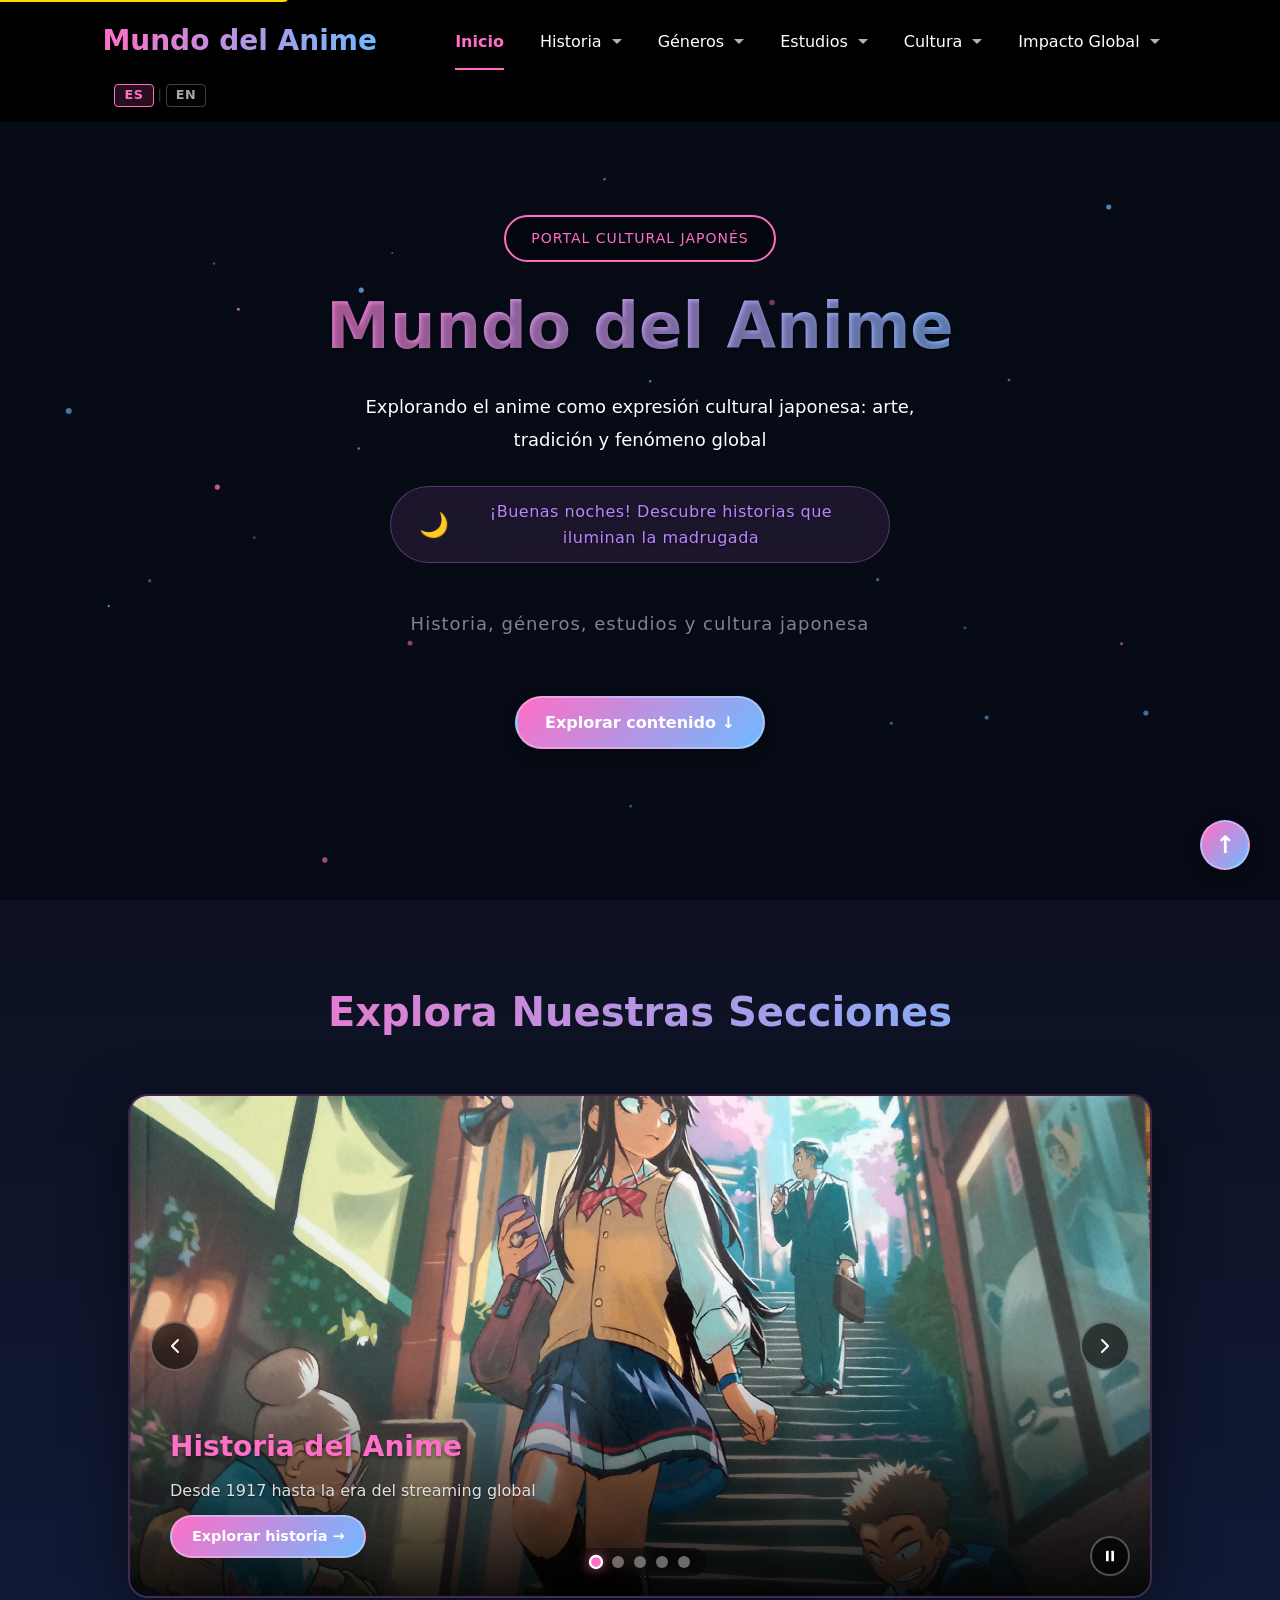
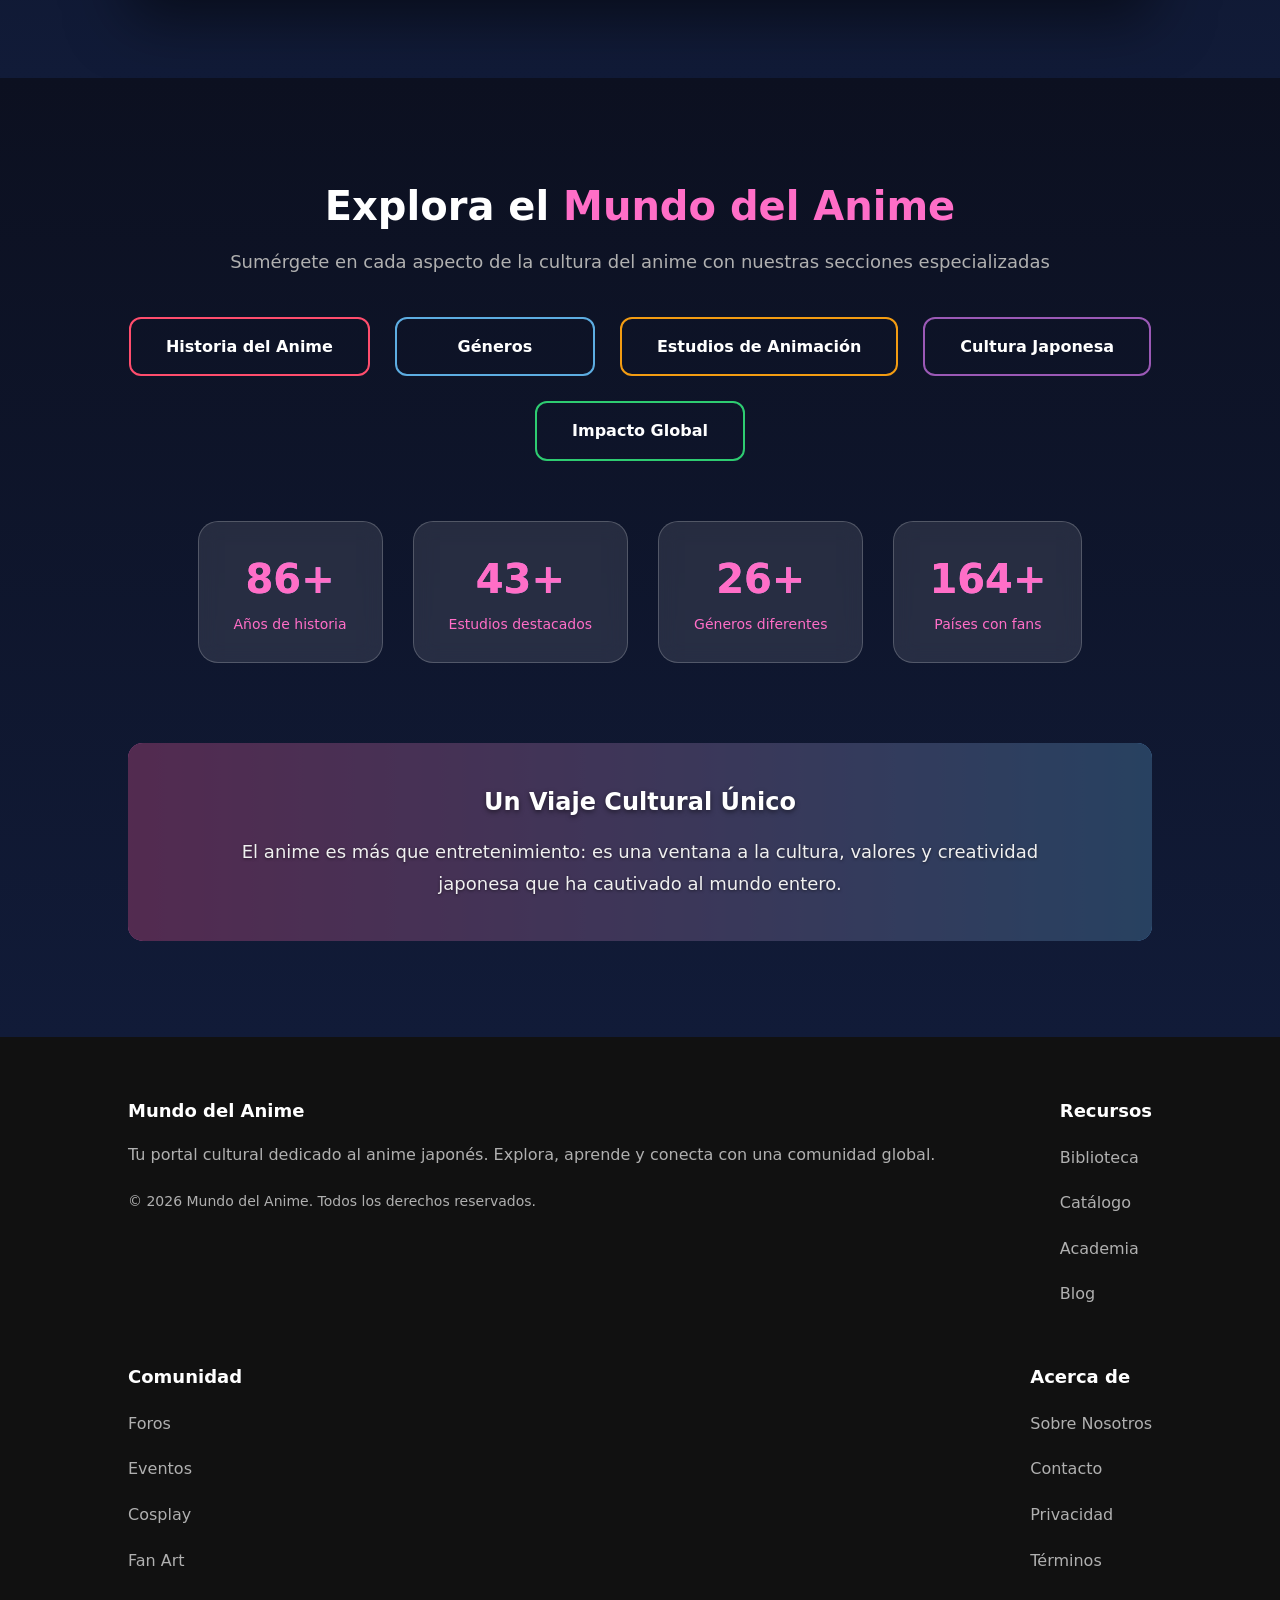
==== commit 24600755: "Update index.html" ====
--- a/index.html
+++ b/index.html
@@ -97,11 +97,11 @@
     <main id="main-content" role="main">
         <section class="hero video-hero" id="video-hero" aria-label="Introducción visual">
             <video class="video-background" id="hero-video" muted playsinline loop aria-label="Video de fondo con escenas de anime" preload="none">
-                <source src="../Videos/anime-bg-1.mp4" type="video/mp4">
-                <source src="../Videos/anime-bg-2.mp4" type="video/mp4">
-                <source src="../Videos/anime-bg-3.mp4" type="video/mp4">
-                <source src="../Videos/anime-bg-4.mp4" type="video/mp4">
-                <source src="../Videos/anime-bg-5.mp4" type="video/mp4">
+                <source src="/Videos/anime-bg-1.mp4" type="video/mp4">
+                <source src="/Videos/anime-bg-2.mp4" type="video/mp4">
+                <source src="/Videos/anime-bg-3.mp4" type="video/mp4">
+                <source src="/Videos/anime-bg-4.mp4" type="video/mp4">
+                <source src="/Videos/anime-bg-5.mp4" type="video/mp4">
             </video>
             
             <div class="hero-content-simple index-hero-simple">
@@ -128,7 +128,7 @@
                     
                     <!-- Slide 1: HISTORIA -->
                     <div class="slide active" role="group" aria-roledescription="diapositiva" aria-label="Sección 1 de 5: Historia">
-                        <img src="../Images/historia-bg.jpg" alt="Fondo de una chica japonesa de anime en una calle angosta juntos dos personajes, una anciana y un joven" loading="lazy">
+                        <img src="/Images/historia-bg.jpg" alt="Fondo de una chica japonesa de anime en una calle angosta juntos dos personajes, una anciana y un joven" loading="lazy">
                         <div class="slide-caption">
                             <h3>Historia del Anime</h3>
                             <p>Desde 1917 hasta la era del streaming global</p>
@@ -138,7 +138,7 @@
                     
                     <!-- Slide 2: GÉNEROS -->
                     <div class="slide" role="group" aria-roledescription="diapositiva" aria-label="Sección 2 de 5: Géneros">
-                        <img src="../Images/generos-bg.jpg" alt="Collage de diversos libros de manga en una colección" loading="lazy">
+                        <img src="/Images/generos-bg.jpg" alt="Collage de diversos libros de manga en una colección" loading="lazy">
                         <div class="slide-caption">
                             <h3>Géneros del Anime</h3>
                             <p>Shōnen, Shōjo, Seinen, Joséi y géneros temáticos</p>
@@ -148,7 +148,7 @@
                     
                     <!-- Slide 3: ESTUDIOS -->
                     <div class="slide" role="group" aria-roledescription="diapositiva" aria-label="Sección 3 de 5: Estudios">
-                        <img src="../Images/estudios-bg.jpg" alt="Collage de chico de anime viendo su celular" loading="lazy">
+                        <img src="/Images/estudios-bg.jpg" alt="Collage de chico de anime viendo su celular" loading="lazy">
                         <div class="slide-caption">
                             <h3>Estudios de Animación</h3>
                             <p>Studio Ghibli, Kyoto Animation, Toei y más</p>
@@ -158,7 +158,7 @@
                     
                     <!-- Slide 4: CULTURA -->
                     <div class="slide" role="group" aria-roledescription="diapositiva" aria-label="Sección 4 de 5: Cultura">
-                        <img src="../Images/cultura-bg.jpg" alt="Ilustracion tradicional de personas en un bosque de bambú" loading="lazy">
+                        <img src="/Images/cultura-bg.jpg" alt="Ilustracion tradicional de personas en un bosque de bambú" loading="lazy">
                         <div class="slide-caption">
                             <h3>Cultura Japonesa</h3>
                             <p>Valores, tradiciones, gastronomía y ceremonias</p>
@@ -168,7 +168,7 @@
                     
                     <!-- Slide 5: IMPACTO -->
                     <div class="slide" role="group" aria-roledescription="diapositiva" aria-label="Sección 5 de 5: Impacto Global">
-                        <img src="../Images/impacto-bg.jpg" alt="Dos personajes de anime que caminan y se miran mutuamente" loading="lazy">
+                        <img src="/Images/impacto-bg.jpg" alt="Dos personajes de anime que caminan y se miran mutuamente" loading="lazy">
                         <div class="slide-caption">
                             <h3>Impacto Global</h3>
                             <p>Videojuegos, eventos, streaming y moda mundial</p>
@@ -323,7 +323,7 @@
             function loadVideoDeferred() {
                 const video = document.getElementById('hero-video');
                 if (!video) return;
-                const videos = ['../Videos/anime-bg-1.mp4', '../Videos/anime-bg-2.mp4', '../Videos/anime-bg-3.mp4', '../Videos/anime-bg-4.mp4', '../Videos/anime-bg-5.mp4'];
+                const videos = ['/Videos/anime-bg-1.mp4', '/Videos/anime-bg-2.mp4', '/Videos/anime-bg-3.mp4', '/Videos/anime-bg-4.mp4', '/Videos/anime-bg-5.mp4'];
                 let current = 0;
                 function changeVideo(index) {
                     if (index >= videos.length) index = 0;
@@ -342,11 +342,11 @@
     </script>
     
     <!-- SCRIPTS PARA SLIDER Y MENSAJE DE HORA -->
-    <script src="../JS/slider.js"></script>
-    <script src="../JS/greeting.js"></script>
-    <script src="../JS/header-scroll.js"></script>    
-    <script src="../JS/traducciones.js"></script>
-    <script src="../JS/dropdown.js"></script>
-    <script src="../JS/animations.js"></script>
+    <script src="/JS/slider.js"></script>
+    <script src="/JS/greeting.js"></script>
+    <script src="/JS/header-scroll.js"></script>    
+    <script src="/JS/traducciones.js"></script>
+    <script src="/JS/dropdown.js"></script>
+    <script src="/JS/animations.js"></script>
 </body>
 </html>
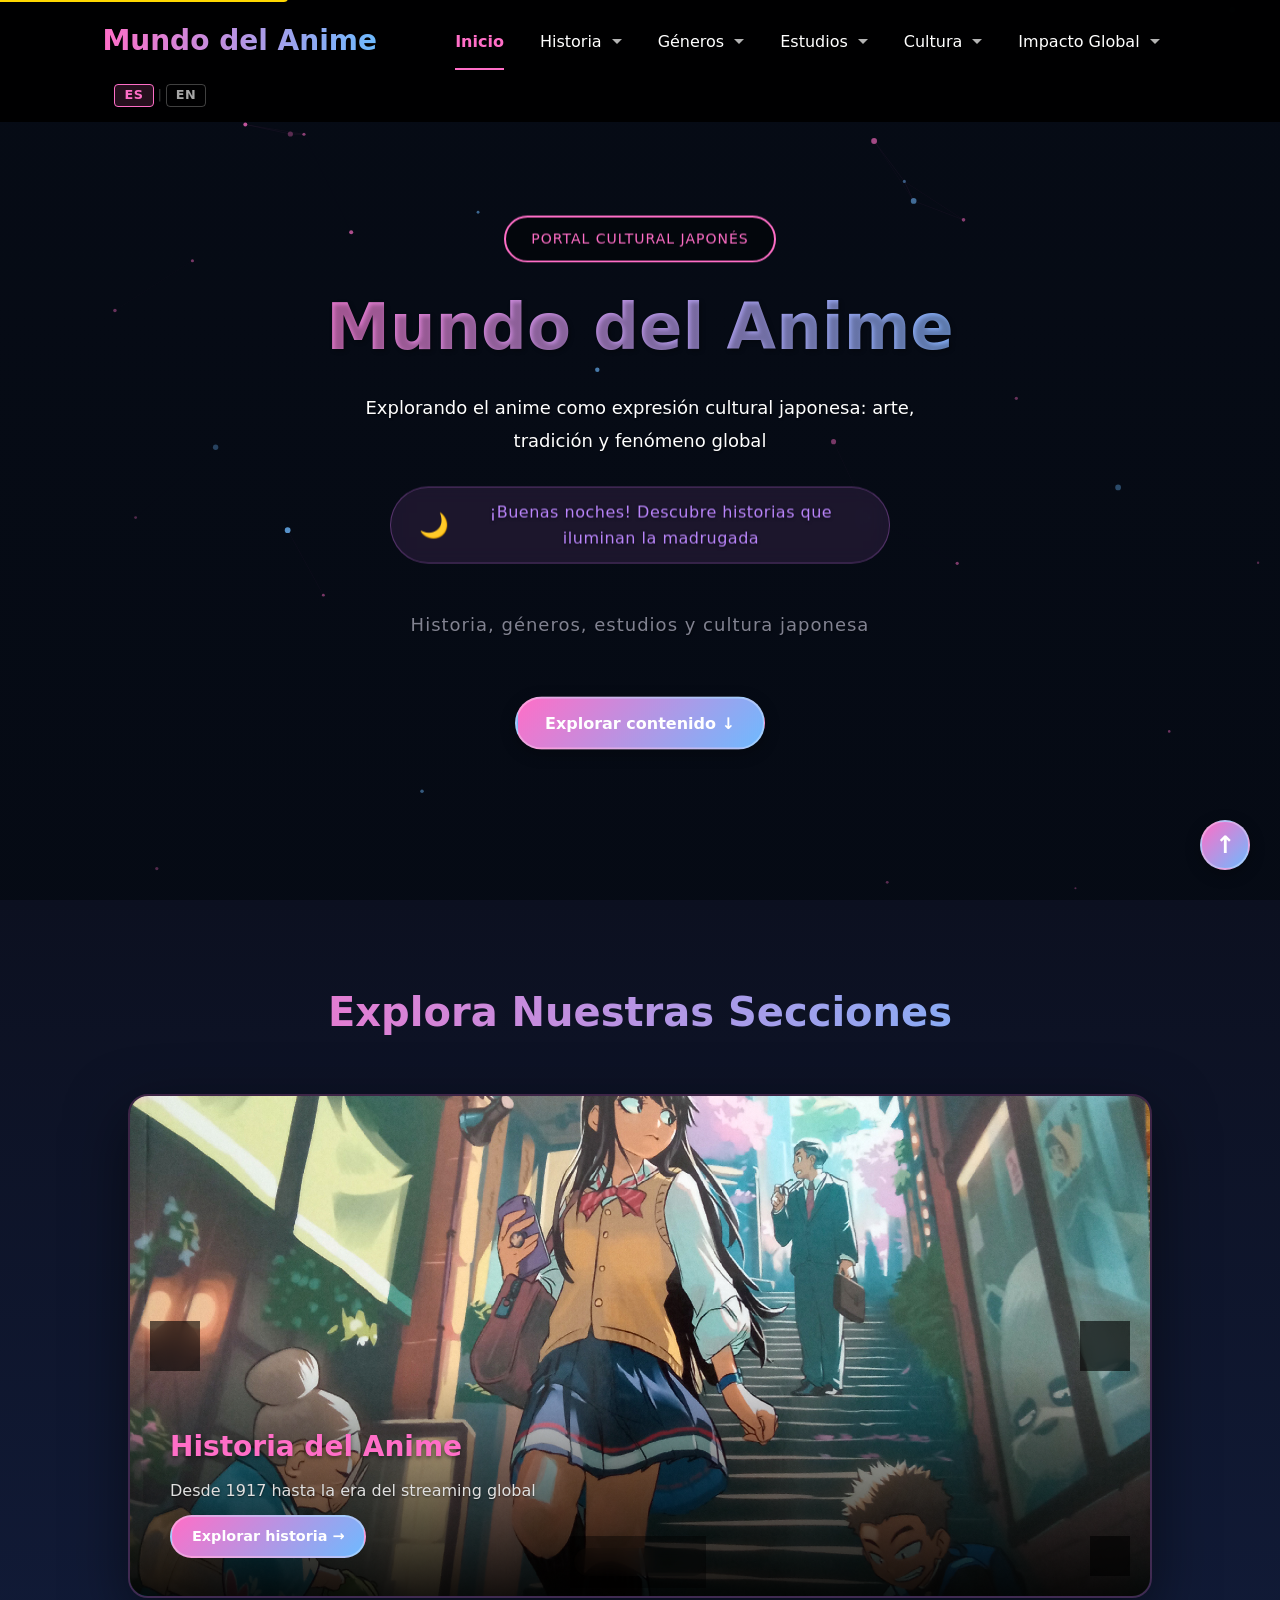
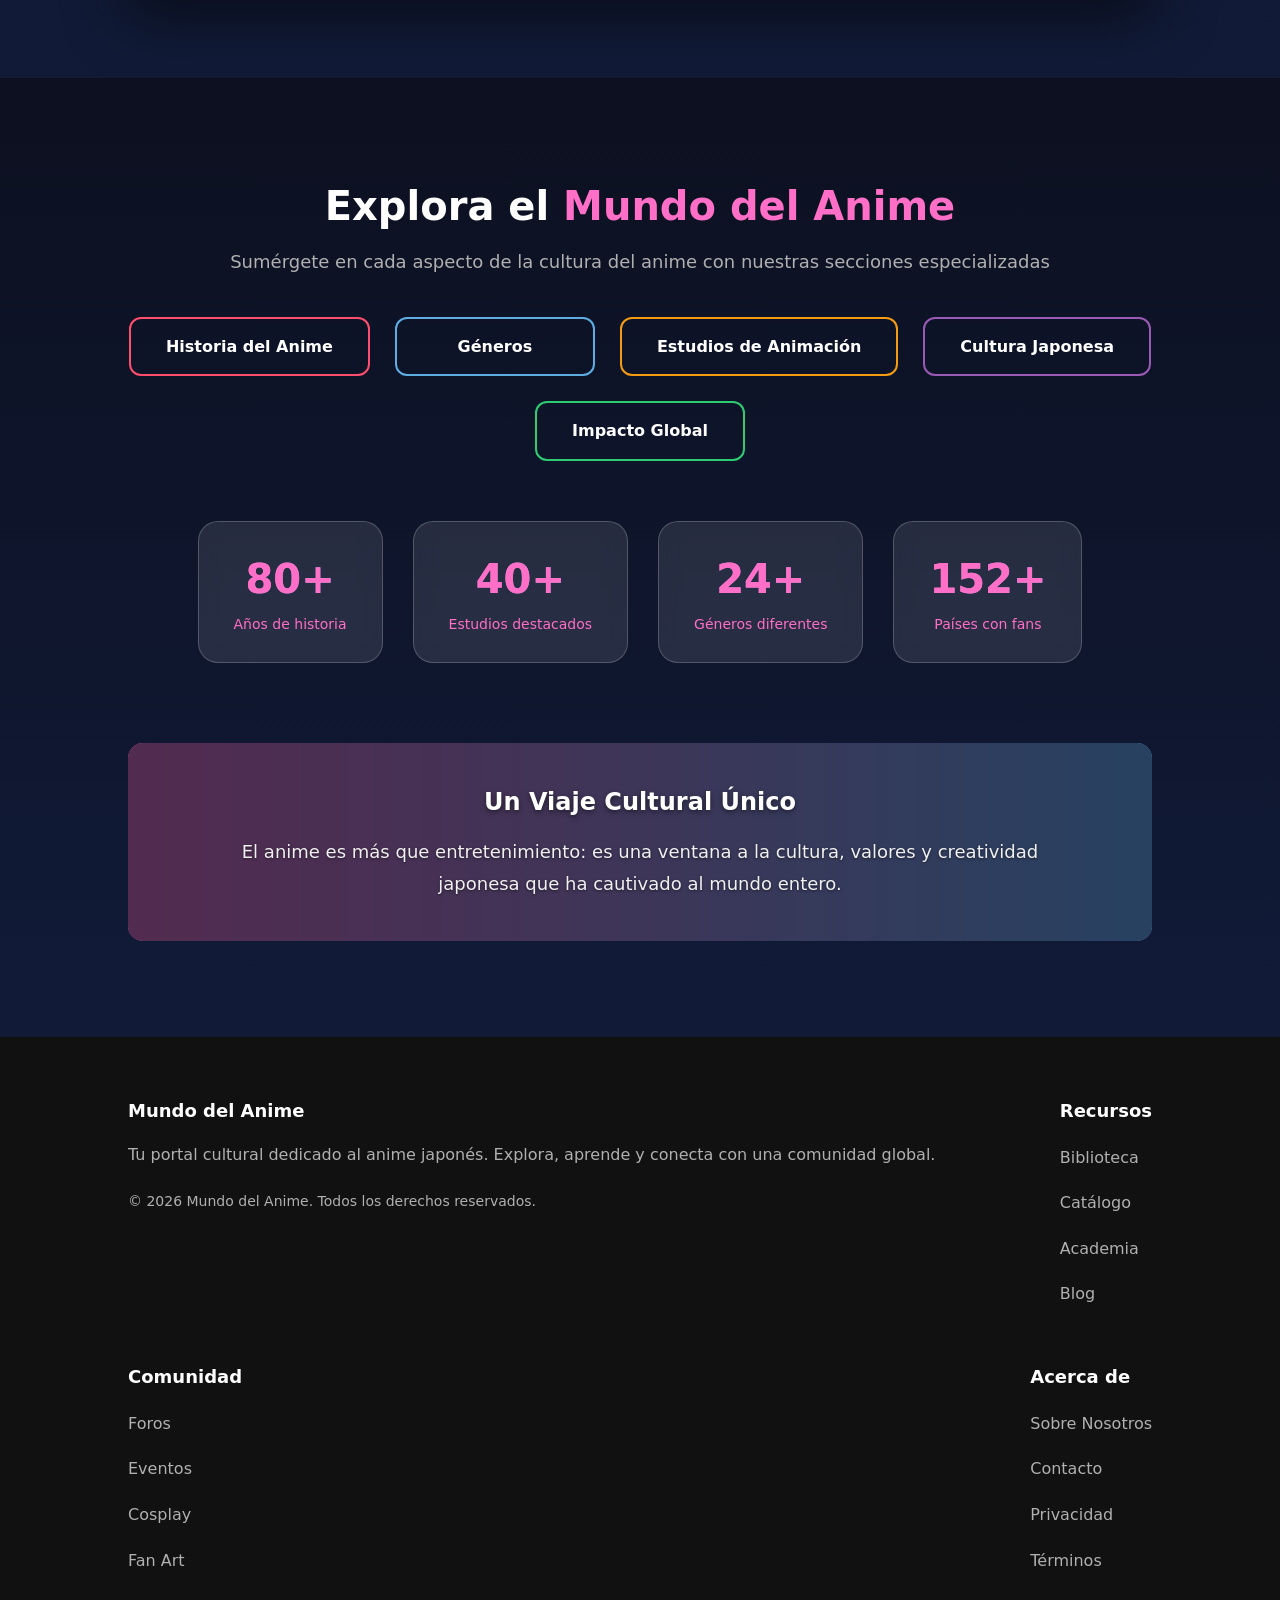
==== commit fbf0b728: "Update index.html" ====
--- a/index.html
+++ b/index.html
@@ -7,9 +7,9 @@
     <title>Mundo del Anime - Portal Cultural Japonés</title>
     <link rel="preconnect" href="https://fonts.googleapis.com">
     <link rel="preconnect" href="https://fonts.gstatic.com" crossorigin>
-    <link rel="stylesheet" href="/CSS/estilos.css">
-    <link rel="stylesheet" href="/CSS/dropdown.css">
-    <link rel="stylesheet" href="/CSS/lang-selector.css">
+    <link rel="stylesheet" href="./CSS/estilos.css">
+    <link rel="stylesheet" href="./CSS/dropdown.css">
+    <link rel="stylesheet" href="./CSS/lang-selector.css">
 </head>
 <body class="pagina-index">
     <a href="#main-content" class="skip-link">Saltar al contenido principal</a>
@@ -97,11 +97,11 @@
     <main id="main-content" role="main">
         <section class="hero video-hero" id="video-hero" aria-label="Introducción visual">
             <video class="video-background" id="hero-video" muted playsinline loop aria-label="Video de fondo con escenas de anime" preload="none">
-                <source src="/Videos/anime-bg-1.mp4" type="video/mp4">
-                <source src="/Videos/anime-bg-2.mp4" type="video/mp4">
-                <source src="/Videos/anime-bg-3.mp4" type="video/mp4">
-                <source src="/Videos/anime-bg-4.mp4" type="video/mp4">
-                <source src="/Videos/anime-bg-5.mp4" type="video/mp4">
+                <source src="./Videos/anime-bg-1.mp4" type="video/mp4">
+                <source src="./Videos/anime-bg-2.mp4" type="video/mp4">
+                <source src="./Videos/anime-bg-3.mp4" type="video/mp4">
+                <source src="./Videos/anime-bg-4.mp4" type="video/mp4">
+                <source src="./Videos/anime-bg-5.mp4" type="video/mp4">
             </video>
             
             <div class="hero-content-simple index-hero-simple">
@@ -128,7 +128,7 @@
                     
                     <!-- Slide 1: HISTORIA -->
                     <div class="slide active" role="group" aria-roledescription="diapositiva" aria-label="Sección 1 de 5: Historia">
-                        <img src="/Images/historia-bg.jpg" alt="Fondo de una chica japonesa de anime en una calle angosta juntos dos personajes, una anciana y un joven" loading="lazy">
+                        <img src="./Images/historia-bg.jpg" alt="Fondo de una chica japonesa de anime en una calle angosta juntos dos personajes, una anciana y un joven" loading="lazy">
                         <div class="slide-caption">
                             <h3>Historia del Anime</h3>
                             <p>Desde 1917 hasta la era del streaming global</p>
@@ -138,7 +138,7 @@
                     
                     <!-- Slide 2: GÉNEROS -->
                     <div class="slide" role="group" aria-roledescription="diapositiva" aria-label="Sección 2 de 5: Géneros">
-                        <img src="/Images/generos-bg.jpg" alt="Collage de diversos libros de manga en una colección" loading="lazy">
+                        <img src="./Images/generos-bg.jpg" alt="Collage de diversos libros de manga en una colección" loading="lazy">
                         <div class="slide-caption">
                             <h3>Géneros del Anime</h3>
                             <p>Shōnen, Shōjo, Seinen, Joséi y géneros temáticos</p>
@@ -148,7 +148,7 @@
                     
                     <!-- Slide 3: ESTUDIOS -->
                     <div class="slide" role="group" aria-roledescription="diapositiva" aria-label="Sección 3 de 5: Estudios">
-                        <img src="/Images/estudios-bg.jpg" alt="Collage de chico de anime viendo su celular" loading="lazy">
+                        <img src="./Images/estudios-bg.jpg" alt="Collage de chico de anime viendo su celular" loading="lazy">
                         <div class="slide-caption">
                             <h3>Estudios de Animación</h3>
                             <p>Studio Ghibli, Kyoto Animation, Toei y más</p>
@@ -158,7 +158,7 @@
                     
                     <!-- Slide 4: CULTURA -->
                     <div class="slide" role="group" aria-roledescription="diapositiva" aria-label="Sección 4 de 5: Cultura">
-                        <img src="/Images/cultura-bg.jpg" alt="Ilustracion tradicional de personas en un bosque de bambú" loading="lazy">
+                        <img src="./Images/cultura-bg.jpg" alt="Ilustracion tradicional de personas en un bosque de bambú" loading="lazy">
                         <div class="slide-caption">
                             <h3>Cultura Japonesa</h3>
                             <p>Valores, tradiciones, gastronomía y ceremonias</p>
@@ -168,7 +168,7 @@
                     
                     <!-- Slide 5: IMPACTO -->
                     <div class="slide" role="group" aria-roledescription="diapositiva" aria-label="Sección 5 de 5: Impacto Global">
-                        <img src="/Images/impacto-bg.jpg" alt="Dos personajes de anime que caminan y se miran mutuamente" loading="lazy">
+                        <img src="./Images/impacto-bg.jpg" alt="Dos personajes de anime que caminan y se miran mutuamente" loading="lazy">
                         <div class="slide-caption">
                             <h3>Impacto Global</h3>
                             <p>Videojuegos, eventos, streaming y moda mundial</p>
@@ -342,11 +342,11 @@
     </script>
     
     <!-- SCRIPTS PARA SLIDER Y MENSAJE DE HORA -->
-    <script src="/JS/slider.js"></script>
-    <script src="/JS/greeting.js"></script>
-    <script src="/JS/header-scroll.js"></script>    
-    <script src="/JS/traducciones.js"></script>
-    <script src="/JS/dropdown.js"></script>
-    <script src="/JS/animations.js"></script>
+    <script src="./JS/slider.js"></script>
+    <script src="./JS/greeting.js"></script>
+    <script src="./JS/header-scroll.js"></script>    
+    <script src="./JS/traducciones.js"></script>
+    <script src="./JS/dropdown.js"></script>
+    <script src="./JS/animations.js"></script>
 </body>
 </html>
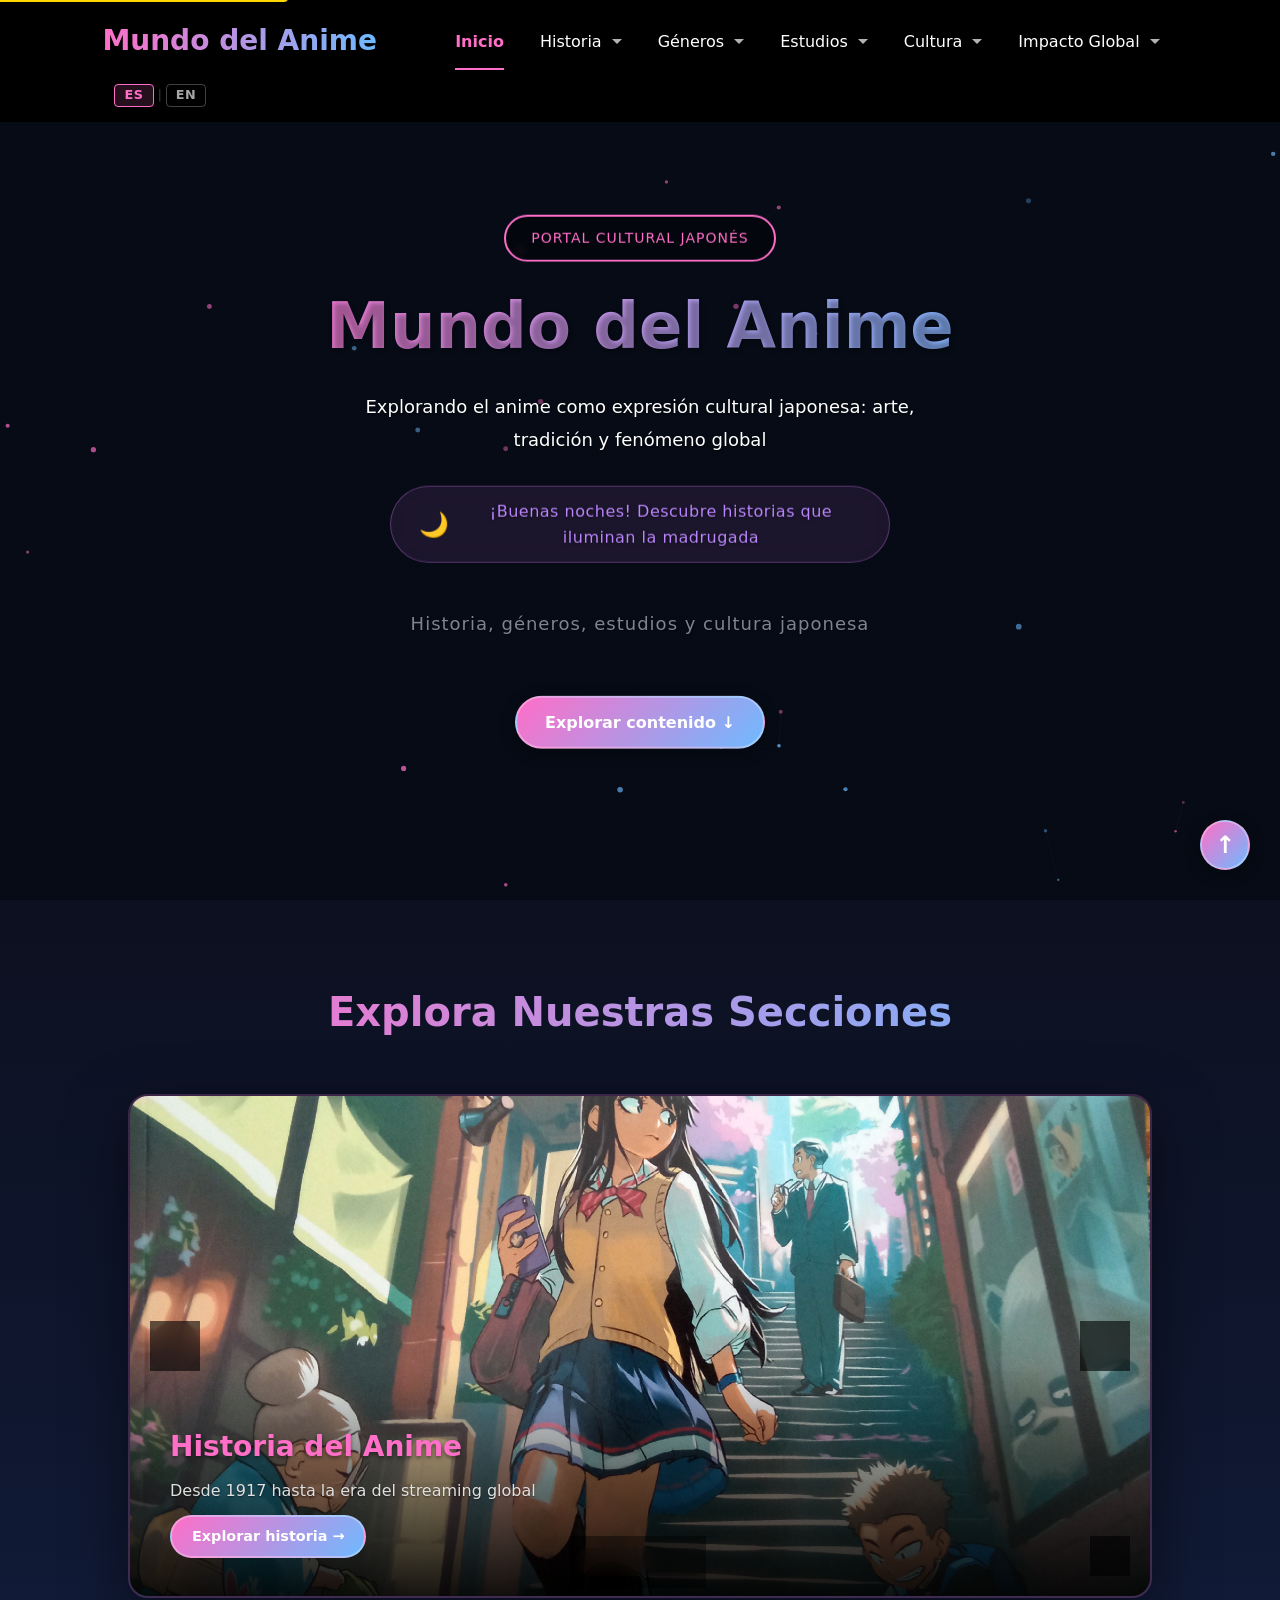
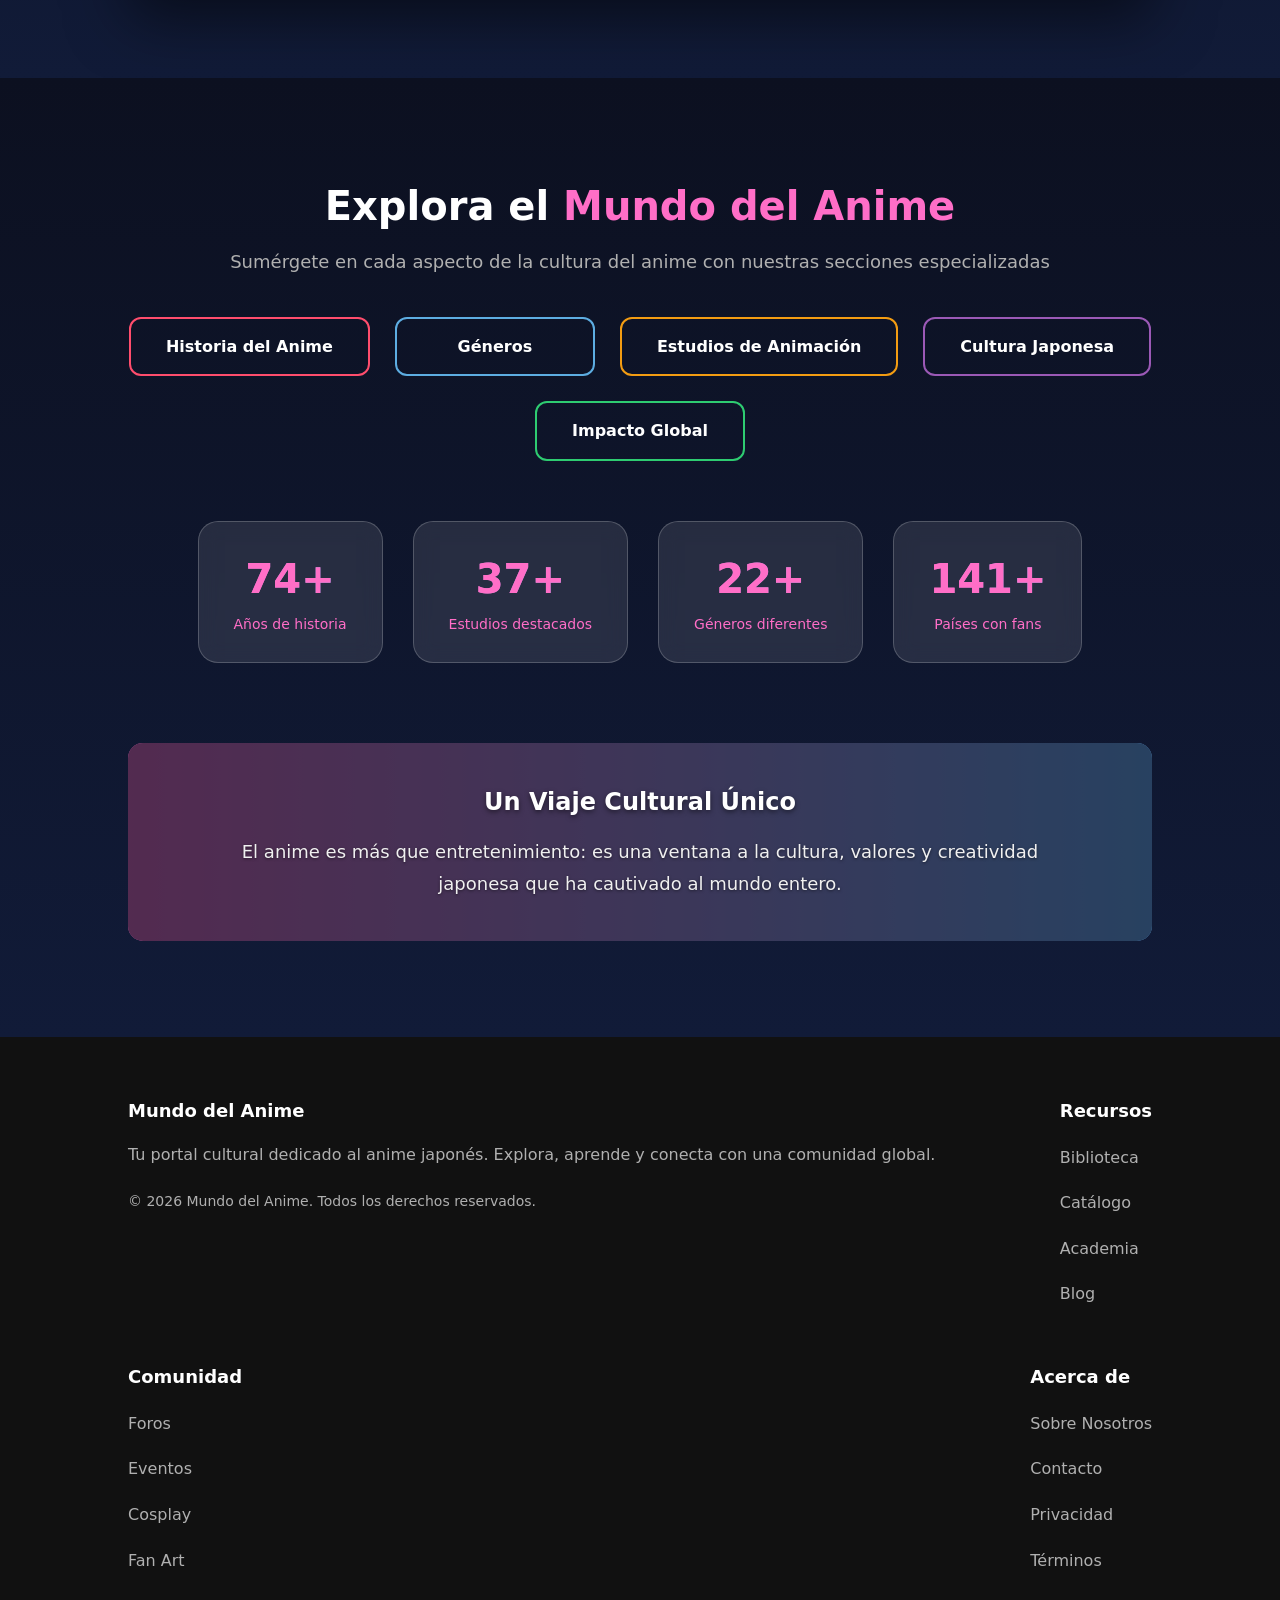
==== commit 9f86fe62: "Update index.html" ====
--- a/index.html
+++ b/index.html
@@ -323,7 +323,7 @@
             function loadVideoDeferred() {
                 const video = document.getElementById('hero-video');
                 if (!video) return;
-                const videos = ['/Videos/anime-bg-1.mp4', '/Videos/anime-bg-2.mp4', '/Videos/anime-bg-3.mp4', '/Videos/anime-bg-4.mp4', '/Videos/anime-bg-5.mp4'];
+                const videos = ['./Videos/anime-bg-1.mp4', './Videos/anime-bg-2.mp4', './Videos/anime-bg-3.mp4', './Videos/anime-bg-4.mp4', './Videos/anime-bg-5.mp4'];
                 let current = 0;
                 function changeVideo(index) {
                     if (index >= videos.length) index = 0;
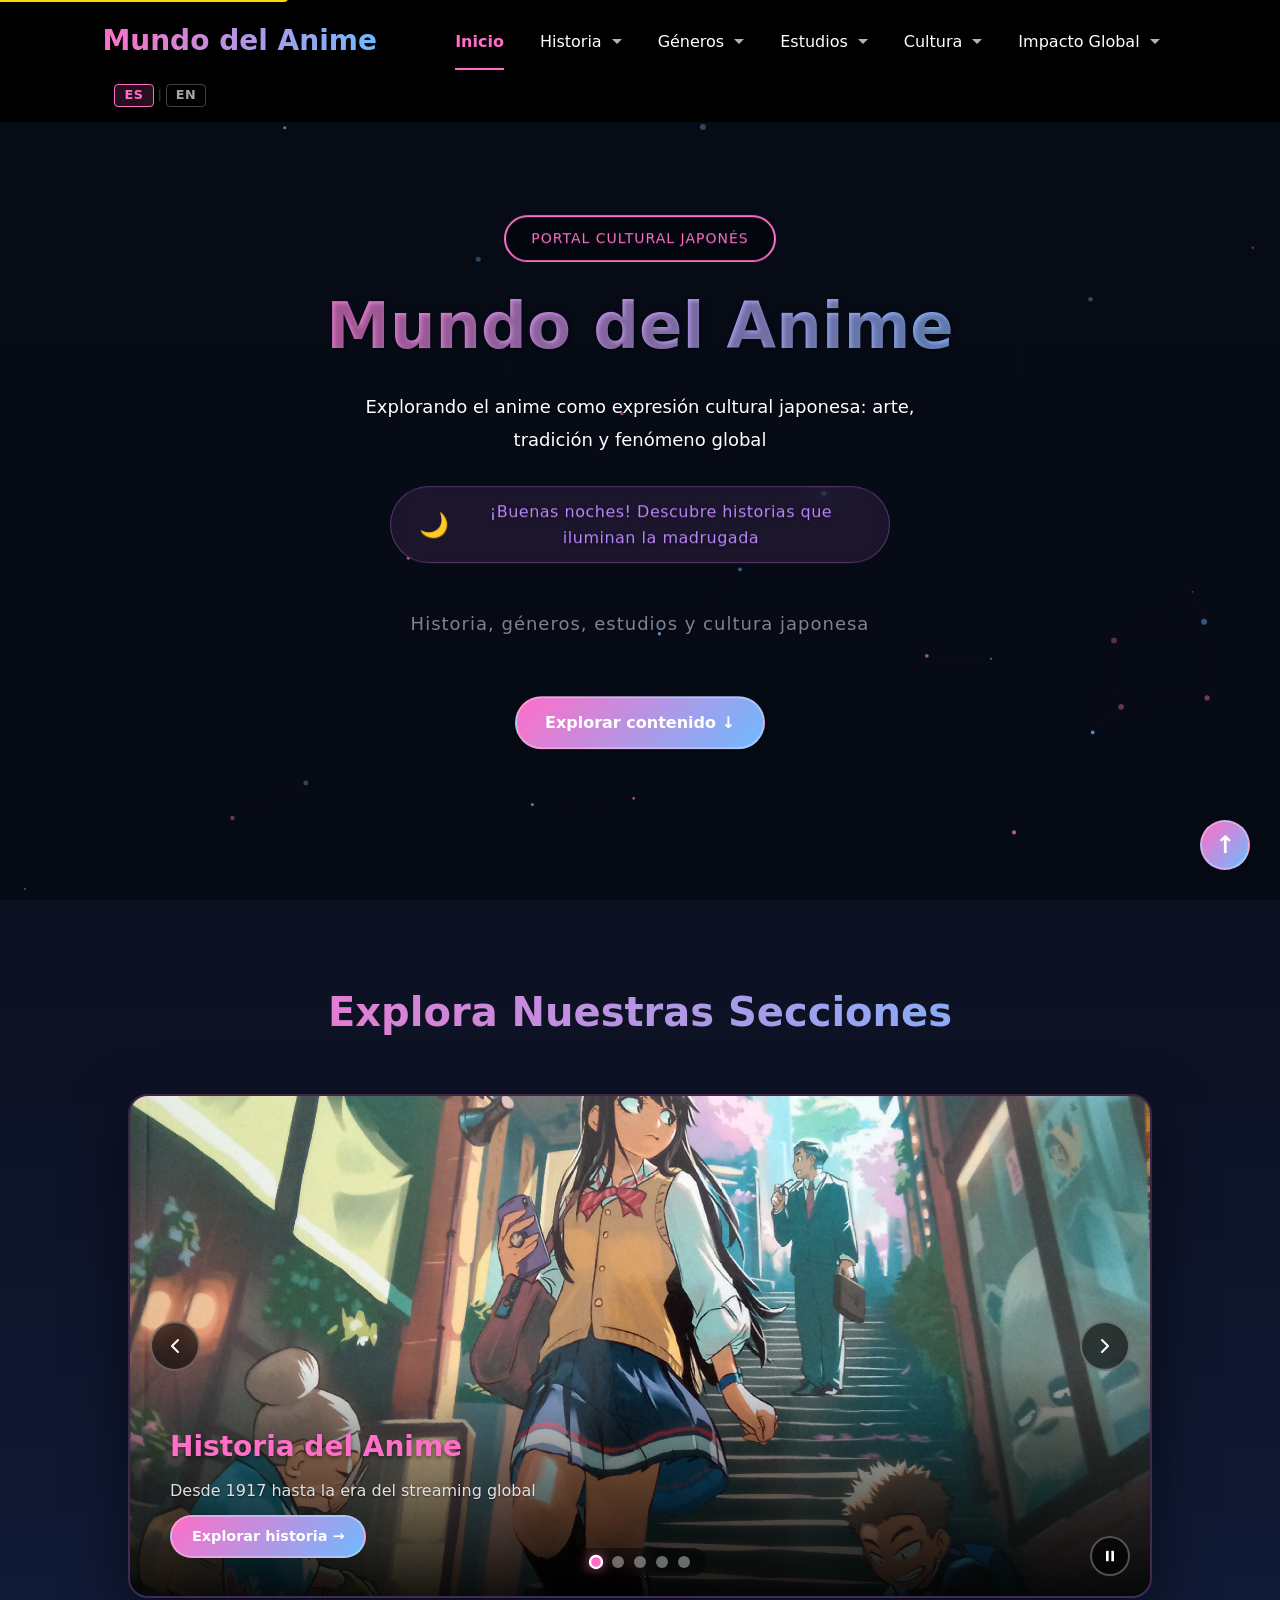
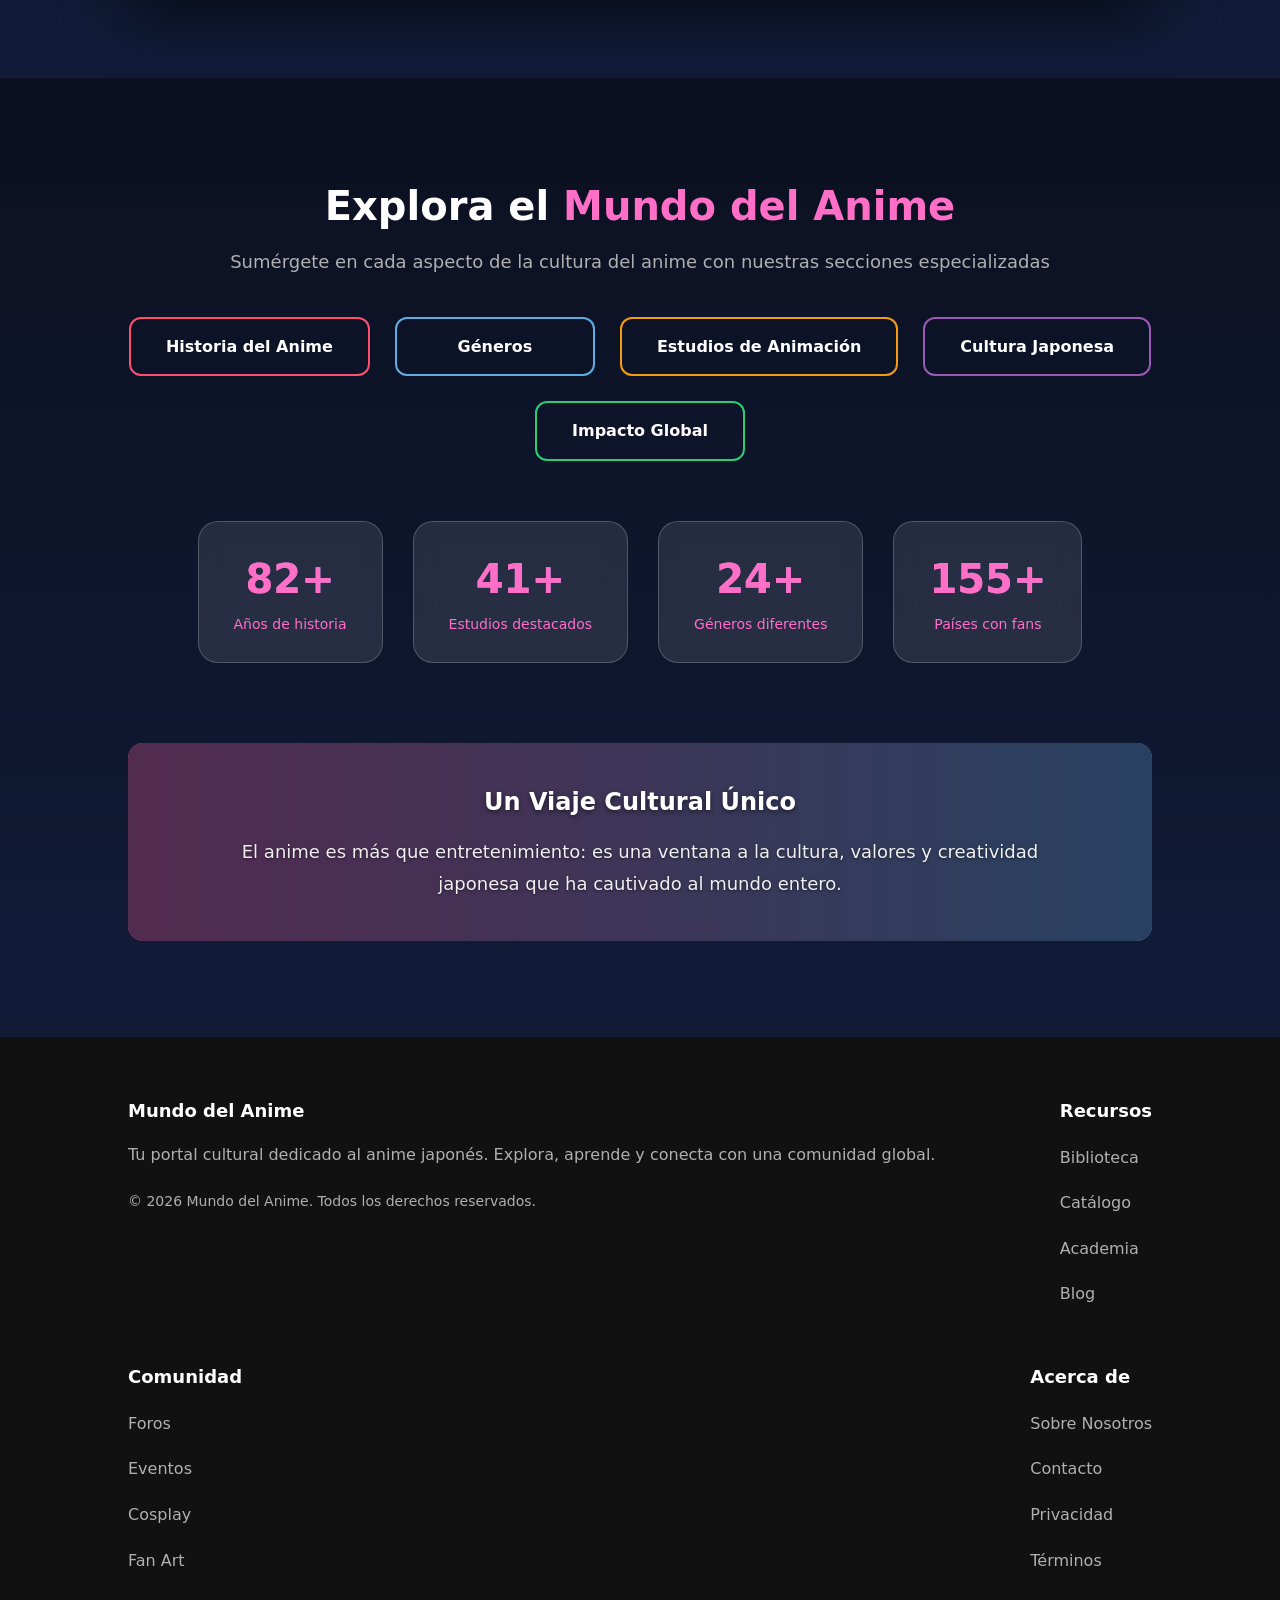
==== commit 295bd9a9: "Update index.html" ====
--- a/index.html
+++ b/index.html
@@ -96,7 +96,7 @@
 
     <main id="main-content" role="main">
         <section class="hero video-hero" id="video-hero" aria-label="Introducción visual">
-            <video class="video-background" id="hero-video" muted playsinline loop aria-label="Video de fondo con escenas de anime" preload="none">
+            <video class="video-background" id="hero-video" muted playsinline aria-label="Video de fondo con escenas de anime" preload="none">
                 <source src="./Videos/anime-bg-1.mp4" type="video/mp4">
                 <source src="./Videos/anime-bg-2.mp4" type="video/mp4">
                 <source src="./Videos/anime-bg-3.mp4" type="video/mp4">
